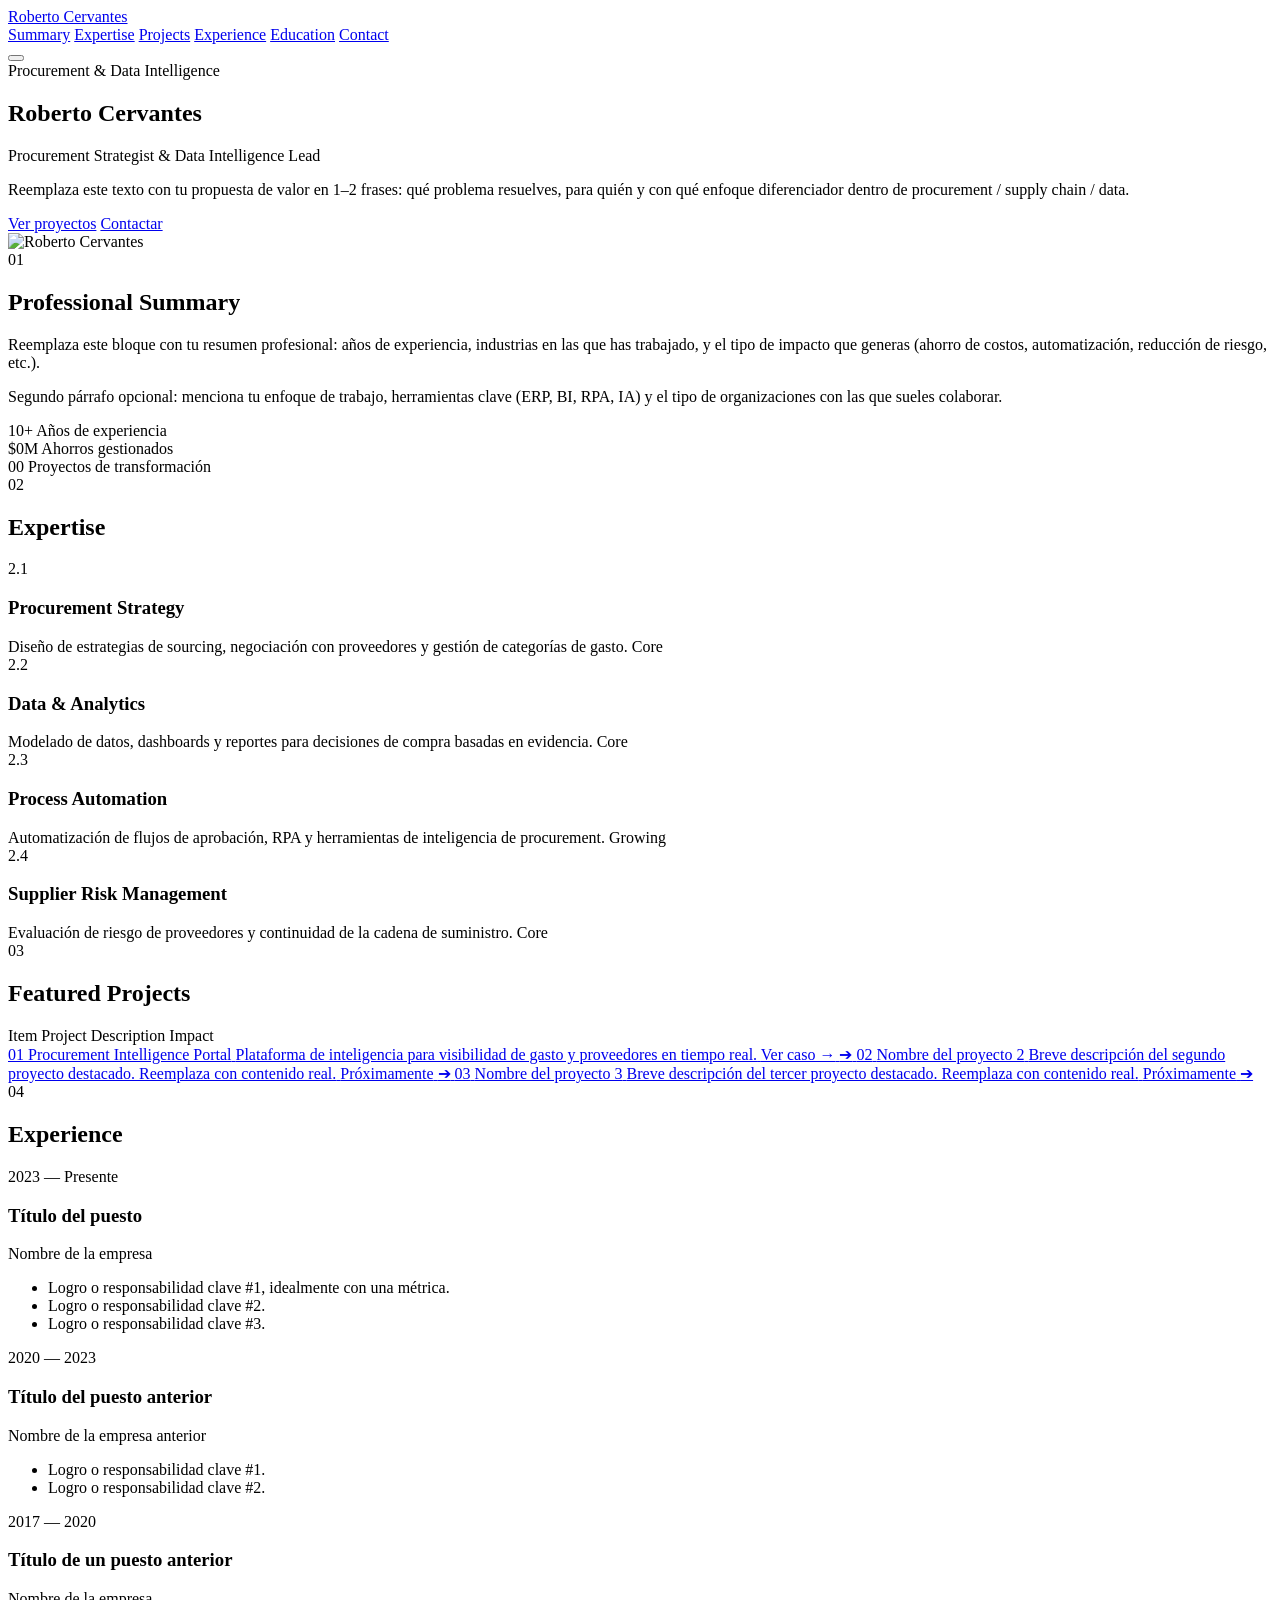
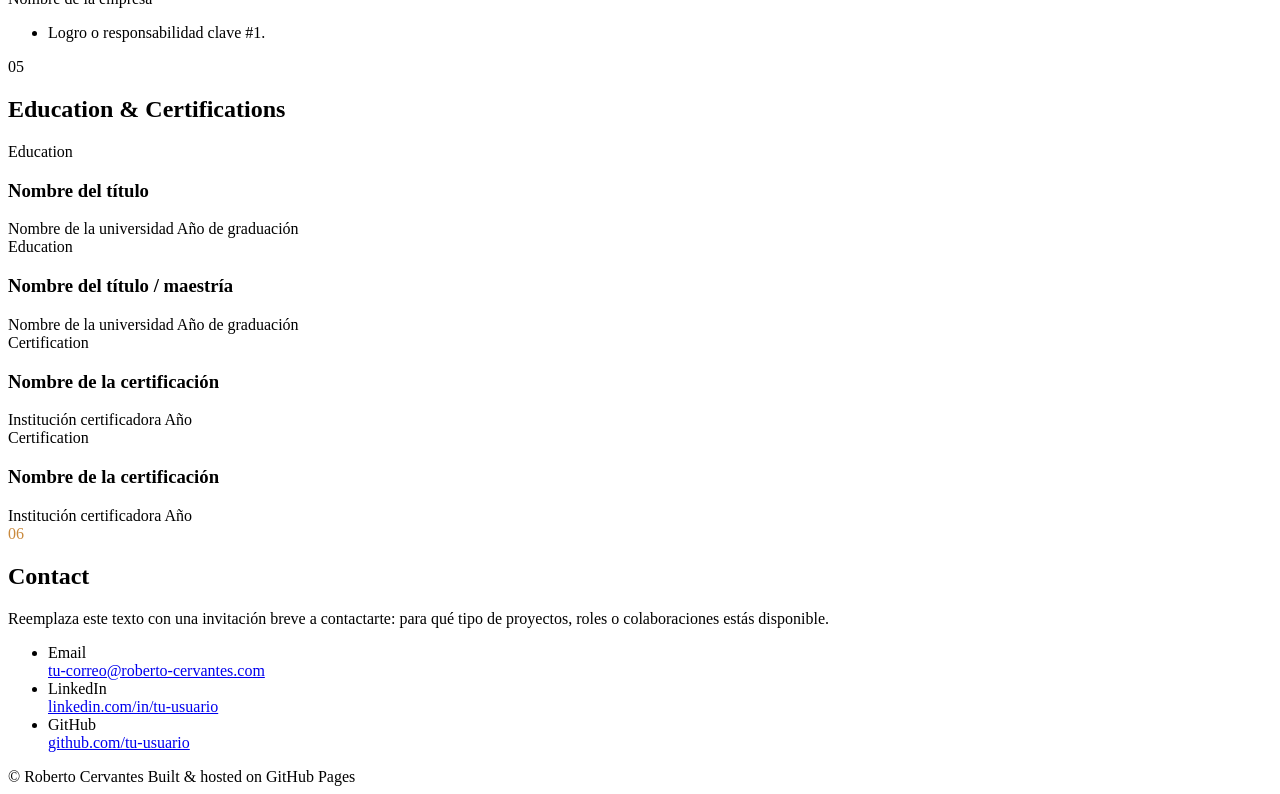
==== index.html @ 1339b05a "Add files via upload" ====
<!DOCTYPE html>
<html lang="es">
<head>
  <meta charset="UTF-8" />
  <meta name="viewport" content="width=device-width, initial-scale=1.0" />
  <title>Roberto Cervantes — Procurement &amp; Data Intelligence</title>
  <meta name="description" content="Portafolio profesional de Roberto Cervantes: procurement, inteligencia de datos y transformación de la cadena de suministro." />
  <link rel="preconnect" href="https://fonts.googleapis.com">
  <link href="https://fonts.googleapis.com/css2?family=Space+Grotesk:wght@500;600;700&family=Inter:wght@400;500;600&family=IBM+Plex+Mono:wght@400;500&display=swap" rel="stylesheet">
  <link rel="stylesheet" href="assets/styles.css" />
</head>
<body>

  <header class="site-header">
    <div class="wrap">
      <a href="index.html" class="brand">Roberto Cervantes<span></span></a>
      <nav class="main-nav" id="main-nav">
        <a href="#summary">Summary</a>
        <a href="#expertise">Expertise</a>
        <a href="#projects">Projects</a>
        <a href="#experience">Experience</a>
        <a href="#education">Education</a>
        <a href="#contact">Contact</a>
      </nav>
      <button class="nav-toggle" id="nav-toggle" aria-label="Abrir menú" aria-expanded="false">
        <span></span>
      </button>
    </div>
  </header>

  <!-- HERO -->
  <section class="hero">
    <div class="wrap">
      <div class="hero-eyebrow">
        <span class="dot"></span>
        <span class="field-label">Procurement &amp; Data Intelligence</span>
      </div>

      <div class="hero-body">
        <div>
          <h1>Roberto Cervantes</h1>
          <p class="role">Procurement Strategist &amp; Data Intelligence Lead</p>
          <p class="lede">Reemplaza este texto con tu propuesta de valor en 1–2 frases: qué problema resuelves, para quién y con qué enfoque diferenciador dentro de procurement / supply chain / data.</p>
          <div class="hero-cta">
            <a href="#projects" class="btn btn-primary">Ver proyectos</a>
            <a href="#contact" class="btn btn-ghost">Contactar</a>
          </div>
        </div>

        <div class="hero-photo-wrap">
          <span class="hero-photo-tick top"></span>
          <span class="hero-photo-tick bottom"></span>
          <span class="hero-photo-tick left"></span>
          <span class="hero-photo-tick right"></span>
          <img src="assets/roberto-cervantes.jpg" alt="Roberto Cervantes" class="hero-photo" />
        </div>
      </div>
    </div>
  </section>

  <!-- PROFESSIONAL SUMMARY -->
  <section class="section" id="summary">
    <div class="wrap">
      <div class="section-head">
        <span class="entry-number">01</span>
        <h2>Professional Summary</h2>
      </div>
      <div class="summary-grid">
        <div>
          <p>Reemplaza este bloque con tu resumen profesional: años de experiencia, industrias en las que has trabajado, y el tipo de impacto que generas (ahorro de costos, automatización, reducción de riesgo, etc.).</p>
          <p>Segundo párrafo opcional: menciona tu enfoque de trabajo, herramientas clave (ERP, BI, RPA, IA) y el tipo de organizaciones con las que sueles colaborar.</p>
        </div>
        <div class="summary-figures">
          <div class="figure">
            <span class="num">10+</span>
            <span class="label">Años de experiencia</span>
          </div>
          <div class="figure">
            <span class="num">$0M</span>
            <span class="label">Ahorros gestionados</span>
          </div>
          <div class="figure">
            <span class="num">00</span>
            <span class="label">Proyectos de transformación</span>
          </div>
        </div>
      </div>
    </div>
  </section>

  <!-- EXPERTISE -->
  <section class="section" id="expertise">
    <div class="wrap">
      <div class="section-head">
        <span class="entry-number">02</span>
        <h2>Expertise</h2>
      </div>

      <div class="ledger-row">
        <span class="entry-number">2.1</span>
        <h3>Procurement Strategy</h3>
        <span class="desc">Diseño de estrategias de sourcing, negociación con proveedores y gestión de categorías de gasto.</span>
        <span class="tag">Core</span>
      </div>
      <div class="ledger-row">
        <span class="entry-number">2.2</span>
        <h3>Data &amp; Analytics</h3>
        <span class="desc">Modelado de datos, dashboards y reportes para decisiones de compra basadas en evidencia.</span>
        <span class="tag">Core</span>
      </div>
      <div class="ledger-row">
        <span class="entry-number">2.3</span>
        <h3>Process Automation</h3>
        <span class="desc">Automatización de flujos de aprobación, RPA y herramientas de inteligencia de procurement.</span>
        <span class="tag">Growing</span>
      </div>
      <div class="ledger-row">
        <span class="entry-number">2.4</span>
        <h3>Supplier Risk Management</h3>
        <span class="desc">Evaluación de riesgo de proveedores y continuidad de la cadena de suministro.</span>
        <span class="tag">Core</span>
      </div>
    </div>
  </section>

  <!-- FEATURED PROJECTS -->
  <section class="section" id="projects">
    <div class="wrap">
      <div class="section-head">
        <span class="entry-number">03</span>
        <h2>Featured Projects</h2>
      </div>

      <div class="po-table">
        <div class="po-table-head">
          <span>Item</span>
          <span>Project</span>
          <span>Description</span>
          <span>Impact</span>
          <span></span>
        </div>

        <a href="projects/procurement-intelligence-portal.html" class="project-row">
          <span class="entry-number">01</span>
          <span class="p-title">Procurement Intelligence Portal</span>
          <span class="p-desc">Plataforma de inteligencia para visibilidad de gasto y proveedores en tiempo real.</span>
          <span class="p-impact">Ver caso →</span>
          <span class="p-arrow">➔</span>
        </a>

        <a href="#" class="project-row">
          <span class="entry-number">02</span>
          <span class="p-title">Nombre del proyecto 2</span>
          <span class="p-desc">Breve descripción del segundo proyecto destacado. Reemplaza con contenido real.</span>
          <span class="p-impact">Próximamente</span>
          <span class="p-arrow">➔</span>
        </a>

        <a href="#" class="project-row">
          <span class="entry-number">03</span>
          <span class="p-title">Nombre del proyecto 3</span>
          <span class="p-desc">Breve descripción del tercer proyecto destacado. Reemplaza con contenido real.</span>
          <span class="p-impact">Próximamente</span>
          <span class="p-arrow">➔</span>
        </a>
      </div>
    </div>
  </section>

  <!-- EXPERIENCE -->
  <section class="section" id="experience">
    <div class="wrap">
      <div class="section-head">
        <span class="entry-number">04</span>
        <h2>Experience</h2>
      </div>

      <div class="timeline-entry">
        <span class="when">2023 — Presente</span>
        <div>
          <h3>Título del puesto</h3>
          <span class="org">Nombre de la empresa</span>
          <ul>
            <li>Logro o responsabilidad clave #1, idealmente con una métrica.</li>
            <li>Logro o responsabilidad clave #2.</li>
            <li>Logro o responsabilidad clave #3.</li>
          </ul>
        </div>
      </div>

      <div class="timeline-entry">
        <span class="when">2020 — 2023</span>
        <div>
          <h3>Título del puesto anterior</h3>
          <span class="org">Nombre de la empresa anterior</span>
          <ul>
            <li>Logro o responsabilidad clave #1.</li>
            <li>Logro o responsabilidad clave #2.</li>
          </ul>
        </div>
      </div>

      <div class="timeline-entry">
        <span class="when">2017 — 2020</span>
        <div>
          <h3>Título de un puesto anterior</h3>
          <span class="org">Nombre de la empresa</span>
          <ul>
            <li>Logro o responsabilidad clave #1.</li>
          </ul>
        </div>
      </div>
    </div>
  </section>

  <!-- EDUCATION & CERTIFICATIONS -->
  <section class="section" id="education">
    <div class="wrap">
      <div class="section-head">
        <span class="entry-number">05</span>
        <h2>Education &amp; Certifications</h2>
      </div>

      <div class="edu-grid">
        <div class="edu-card">
          <span class="field-label">Education</span>
          <h3>Nombre del título</h3>
          <span class="org">Nombre de la universidad</span>
          <span class="when">Año de graduación</span>
        </div>
        <div class="edu-card">
          <span class="field-label">Education</span>
          <h3>Nombre del título / maestría</h3>
          <span class="org">Nombre de la universidad</span>
          <span class="when">Año de graduación</span>
        </div>
        <div class="edu-card">
          <span class="field-label">Certification</span>
          <h3>Nombre de la certificación</h3>
          <span class="org">Institución certificadora</span>
          <span class="when">Año</span>
        </div>
        <div class="edu-card">
          <span class="field-label">Certification</span>
          <h3>Nombre de la certificación</h3>
          <span class="org">Institución certificadora</span>
          <span class="when">Año</span>
        </div>
      </div>
    </div>
  </section>

  <!-- CONTACT -->
  <section class="section contact-section" id="contact">
    <div class="wrap">
      <div class="contact-grid">
        <div>
          <span class="entry-number" style="color:#C98A3E;">06</span>
          <h2>Contact</h2>
          <p>Reemplaza este texto con una invitación breve a contactarte: para qué tipo de proyectos, roles o colaboraciones estás disponible.</p>
        </div>
        <ul class="contact-list">
          <li><span class="field-label">Email</span><br><a href="mailto:tu-correo@roberto-cervantes.com">tu-correo@roberto-cervantes.com</a></li>
          <li><span class="field-label">LinkedIn</span><br><a href="https://linkedin.com/in/tu-usuario" target="_blank" rel="noopener">linkedin.com/in/tu-usuario</a></li>
          <li><span class="field-label">GitHub</span><br><a href="https://github.com/tu-usuario" target="_blank" rel="noopener">github.com/tu-usuario</a></li>
        </ul>
      </div>
    </div>
  </section>

  <footer class="site-footer">
    <div class="wrap">
      <span>© <span id="year"></span> Roberto Cervantes</span>
      <span>Built &amp; hosted on GitHub Pages</span>
    </div>
  </footer>

  <script src="assets/script.js"></script>
</body>
</html>
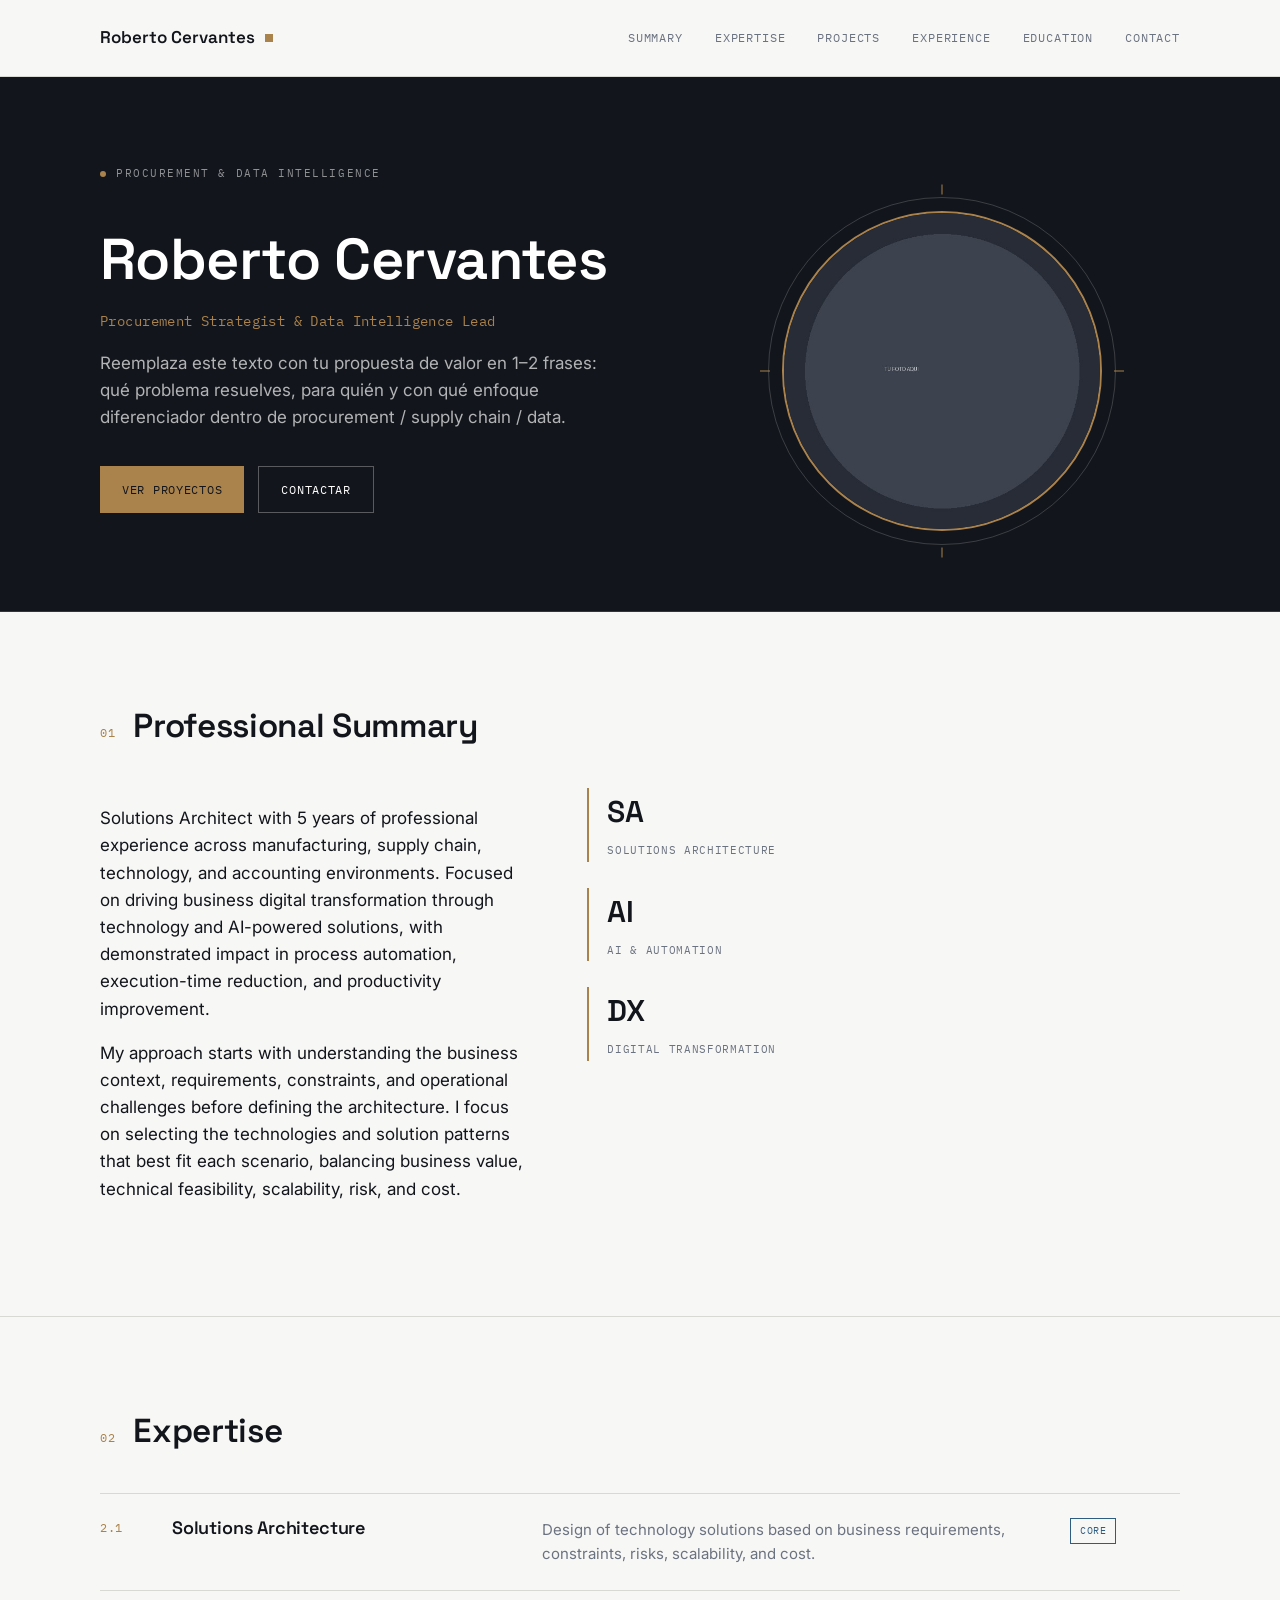
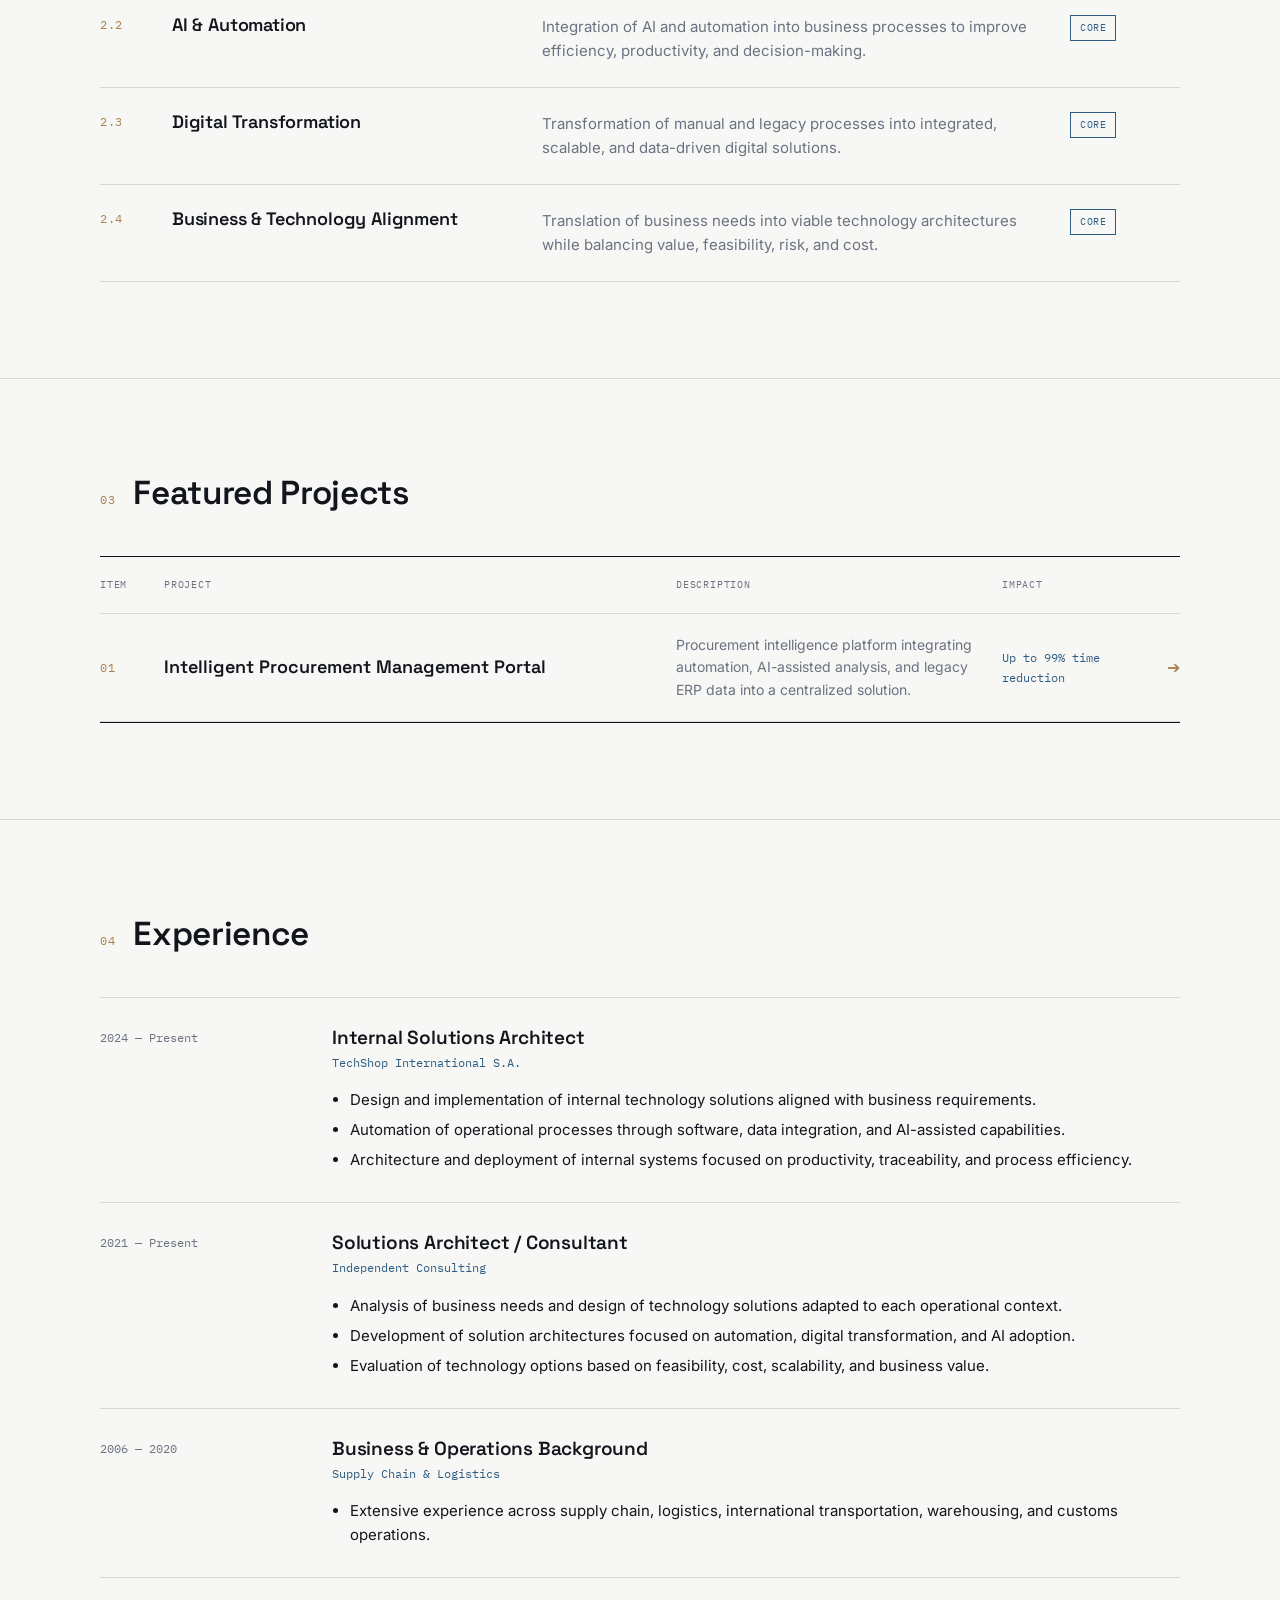
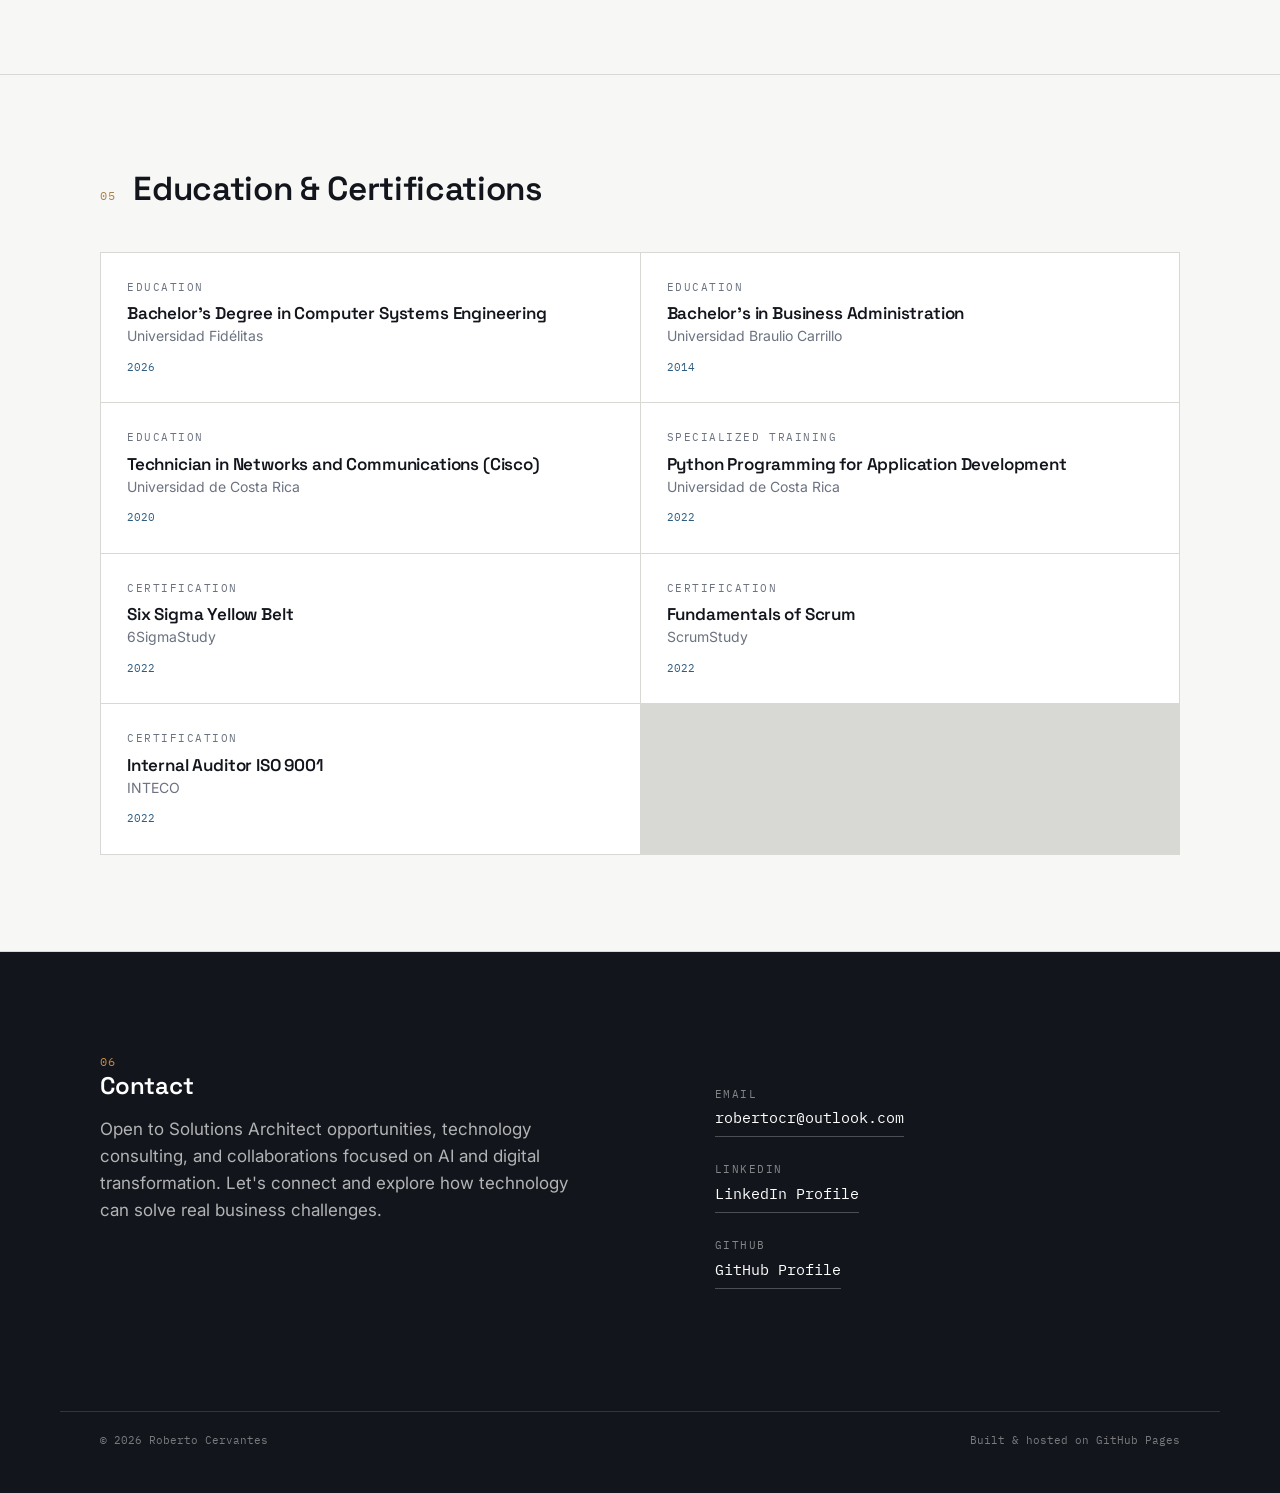
==== commit 749d3b87: "Update index.html" ====
--- a/index.html
+++ b/index.html
@@ -67,23 +67,23 @@
       </div>
       <div class="summary-grid">
         <div>
-          <p>Reemplaza este bloque con tu resumen profesional: años de experiencia, industrias en las que has trabajado, y el tipo de impacto que generas (ahorro de costos, automatización, reducción de riesgo, etc.).</p>
-          <p>Segundo párrafo opcional: menciona tu enfoque de trabajo, herramientas clave (ERP, BI, RPA, IA) y el tipo de organizaciones con las que sueles colaborar.</p>
+          <p>Solutions Architect with 5 years of professional experience across manufacturing, supply chain, technology, and accounting environments. Focused on driving business digital transformation through technology and AI-powered solutions, with demonstrated impact in process automation, execution-time reduction, and productivity improvement.</p>
+          <p>My approach starts with understanding the business context, requirements, constraints, and operational challenges before defining the architecture. I focus on selecting the technologies and solution patterns that best fit each scenario, balancing business value, technical feasibility, scalability, risk, and cost.</p>
         </div>
         <div class="summary-figures">
-          <div class="figure">
-            <span class="num">10+</span>
-            <span class="label">Años de experiencia</span>
-          </div>
-          <div class="figure">
-            <span class="num">$0M</span>
-            <span class="label">Ahorros gestionados</span>
-          </div>
-          <div class="figure">
-            <span class="num">00</span>
-            <span class="label">Proyectos de transformación</span>
-          </div>
-        </div>
+        <div class="figure">
+          <span class="num">SA</span>
+          <span class="label">Solutions Architecture</span>
+        </div>
+        <div class="figure">
+          <span class="num">AI</span>
+          <span class="label">AI &amp; Automation</span>
+        </div>
+        <div class="figure">
+          <span class="num">DX</span>
+          <span class="label">Digital Transformation</span>
+        </div>
+      </div>
       </div>
     </div>
   </section>
@@ -95,31 +95,33 @@
         <span class="entry-number">02</span>
         <h2>Expertise</h2>
       </div>
-
       <div class="ledger-row">
-        <span class="entry-number">2.1</span>
-        <h3>Procurement Strategy</h3>
-        <span class="desc">Diseño de estrategias de sourcing, negociación con proveedores y gestión de categorías de gasto.</span>
-        <span class="tag">Core</span>
-      </div>
-      <div class="ledger-row">
-        <span class="entry-number">2.2</span>
-        <h3>Data &amp; Analytics</h3>
-        <span class="desc">Modelado de datos, dashboards y reportes para decisiones de compra basadas en evidencia.</span>
-        <span class="tag">Core</span>
-      </div>
-      <div class="ledger-row">
-        <span class="entry-number">2.3</span>
-        <h3>Process Automation</h3>
-        <span class="desc">Automatización de flujos de aprobación, RPA y herramientas de inteligencia de procurement.</span>
-        <span class="tag">Growing</span>
-      </div>
-      <div class="ledger-row">
-        <span class="entry-number">2.4</span>
-        <h3>Supplier Risk Management</h3>
-        <span class="desc">Evaluación de riesgo de proveedores y continuidad de la cadena de suministro.</span>
-        <span class="tag">Core</span>
-      </div>
+      <span class="entry-number">2.1</span>
+      <h3>Solutions Architecture</h3>
+      <span class="desc">Design of technology solutions based on business requirements, constraints, risks, scalability, and cost.</span>
+      <span class="tag">Core</span>
+    </div>
+    
+    <div class="ledger-row">
+      <span class="entry-number">2.2</span>
+      <h3>AI &amp; Automation</h3>
+      <span class="desc">Integration of AI and automation into business processes to improve efficiency, productivity, and decision-making.</span>
+      <span class="tag">Core</span>
+    </div>
+    
+    <div class="ledger-row">
+      <span class="entry-number">2.3</span>
+      <h3>Digital Transformation</h3>
+      <span class="desc">Transformation of manual and legacy processes into integrated, scalable, and data-driven digital solutions.</span>
+      <span class="tag">Core</span>
+    </div>
+    
+    <div class="ledger-row">
+      <span class="entry-number">2.4</span>
+      <h3>Business &amp; Technology Alignment</h3>
+      <span class="desc">Translation of business needs into viable technology architectures while balancing value, feasibility, risk, and cost.</span>
+      <span class="tag">Core</span>
+    </div>
     </div>
   </section>
 
@@ -132,38 +134,24 @@
       </div>
 
       <div class="po-table">
-        <div class="po-table-head">
-          <span>Item</span>
-          <span>Project</span>
-          <span>Description</span>
-          <span>Impact</span>
-          <span></span>
-        </div>
-
-        <a href="projects/procurement-intelligence-portal.html" class="project-row">
-          <span class="entry-number">01</span>
-          <span class="p-title">Procurement Intelligence Portal</span>
-          <span class="p-desc">Plataforma de inteligencia para visibilidad de gasto y proveedores en tiempo real.</span>
-          <span class="p-impact">Ver caso →</span>
-          <span class="p-arrow">➔</span>
-        </a>
-
-        <a href="#" class="project-row">
-          <span class="entry-number">02</span>
-          <span class="p-title">Nombre del proyecto 2</span>
-          <span class="p-desc">Breve descripción del segundo proyecto destacado. Reemplaza con contenido real.</span>
-          <span class="p-impact">Próximamente</span>
-          <span class="p-arrow">➔</span>
-        </a>
-
-        <a href="#" class="project-row">
-          <span class="entry-number">03</span>
-          <span class="p-title">Nombre del proyecto 3</span>
-          <span class="p-desc">Breve descripción del tercer proyecto destacado. Reemplaza con contenido real.</span>
-          <span class="p-impact">Próximamente</span>
-          <span class="p-arrow">➔</span>
-        </a>
-      </div>
+      <div class="po-table-head">
+        <span>Item</span>
+        <span>Project</span>
+        <span>Description</span>
+        <span>Impact</span>
+        <span></span>
+      </div>
+    
+      <a href="projects/procurement-intelligence-portal.html" class="project-row">
+        <span class="entry-number">01</span>
+        <span class="p-title">Intelligent Procurement Management Portal</span>
+        <span class="p-desc">
+          Procurement intelligence platform integrating automation, AI-assisted analysis, and legacy ERP data into a centralized solution.
+        </span>
+        <span class="p-impact">Up to 99% time reduction</span>
+        <span class="p-arrow">➔</span>
+      </a>
+    </div>
     </div>
   </section>
 
@@ -176,40 +164,42 @@
       </div>
 
       <div class="timeline-entry">
-        <span class="when">2023 — Presente</span>
-        <div>
-          <h3>Título del puesto</h3>
-          <span class="org">Nombre de la empresa</span>
-          <ul>
-            <li>Logro o responsabilidad clave #1, idealmente con una métrica.</li>
-            <li>Logro o responsabilidad clave #2.</li>
-            <li>Logro o responsabilidad clave #3.</li>
-          </ul>
-        </div>
-      </div>
-
-      <div class="timeline-entry">
-        <span class="when">2020 — 2023</span>
-        <div>
-          <h3>Título del puesto anterior</h3>
-          <span class="org">Nombre de la empresa anterior</span>
-          <ul>
-            <li>Logro o responsabilidad clave #1.</li>
-            <li>Logro o responsabilidad clave #2.</li>
-          </ul>
-        </div>
-      </div>
-
-      <div class="timeline-entry">
-        <span class="when">2017 — 2020</span>
-        <div>
-          <h3>Título de un puesto anterior</h3>
-          <span class="org">Nombre de la empresa</span>
-          <ul>
-            <li>Logro o responsabilidad clave #1.</li>
-          </ul>
-        </div>
-      </div>
+      <span class="when">2024 — Present</span>
+      <div>
+        <h3>Internal Solutions Architect</h3>
+        <span class="org">TechShop International S.A.</span>
+        <ul>
+          <li>Design and implementation of internal technology solutions aligned with business requirements.</li>
+          <li>Automation of operational processes through software, data integration, and AI-assisted capabilities.</li>
+          <li>Architecture and deployment of internal systems focused on productivity, traceability, and process efficiency.</li>
+        </ul>
+      </div>
+    </div>
+    
+    <div class="timeline-entry">
+      <span class="when">2021 — Present</span>
+      <div>
+        <h3>Solutions Architect / Consultant</h3>
+        <span class="org">Independent Consulting</span>
+        <ul>
+          <li>Analysis of business needs and design of technology solutions adapted to each operational context.</li>
+          <li>Development of solution architectures focused on automation, digital transformation, and AI adoption.</li>
+          <li>Evaluation of technology options based on feasibility, cost, scalability, and business value.</li>
+        </ul>
+      </div>
+    </div>
+    
+    <div class="timeline-entry">
+      <span class="when">2006 — 2020</span>
+      <div>
+        <h3>Business &amp; Operations Background</h3>
+        <span class="org">Supply Chain &amp; Logistics</span>
+        <ul>
+          <li>Extensive experience across supply chain, logistics, international transportation, warehousing, and customs operations.</li>
+        </ul>
+      </div>
+    </div>
+      
     </div>
   </section>
 
@@ -222,51 +212,92 @@
       </div>
 
       <div class="edu-grid">
-        <div class="edu-card">
-          <span class="field-label">Education</span>
-          <h3>Nombre del título</h3>
-          <span class="org">Nombre de la universidad</span>
-          <span class="when">Año de graduación</span>
-        </div>
-        <div class="edu-card">
-          <span class="field-label">Education</span>
-          <h3>Nombre del título / maestría</h3>
-          <span class="org">Nombre de la universidad</span>
-          <span class="when">Año de graduación</span>
-        </div>
-        <div class="edu-card">
-          <span class="field-label">Certification</span>
-          <h3>Nombre de la certificación</h3>
-          <span class="org">Institución certificadora</span>
-          <span class="when">Año</span>
-        </div>
-        <div class="edu-card">
-          <span class="field-label">Certification</span>
-          <h3>Nombre de la certificación</h3>
-          <span class="org">Institución certificadora</span>
-          <span class="when">Año</span>
-        </div>
-      </div>
+      <div class="edu-card">
+        <span class="field-label">Education</span>
+        <h3>Bachelor’s Degree in Computer Systems Engineering</h3>
+        <span class="org">Universidad Fidélitas</span>
+        <span class="when">2026</span>
+      </div>
+    
+      <div class="edu-card">
+        <span class="field-label">Education</span>
+        <h3>Bachelor’s in Business Administration</h3>
+        <span class="org">Universidad Braulio Carrillo</span>
+        <span class="when">2014</span>
+      </div>
+    
+      <div class="edu-card">
+        <span class="field-label">Education</span>
+        <h3>Technician in Networks and Communications (Cisco)</h3>
+        <span class="org">Universidad de Costa Rica</span>
+        <span class="when">2020</span>
+      </div>
+    
+      <div class="edu-card">
+        <span class="field-label">Specialized Training</span>
+        <h3>Python Programming for Application Development</h3>
+        <span class="org">Universidad de Costa Rica</span>
+        <span class="when">2022</span>
+      </div>
+    
+      <div class="edu-card">
+        <span class="field-label">Certification</span>
+        <h3>Six Sigma Yellow Belt</h3>
+        <span class="org">6SigmaStudy</span>
+        <span class="when">2022</span>
+      </div>
+    
+      <div class="edu-card">
+        <span class="field-label">Certification</span>
+        <h3>Fundamentals of Scrum</h3>
+        <span class="org">ScrumStudy</span>
+        <span class="when">2022</span>
+      </div>
+    
+      <div class="edu-card">
+        <span class="field-label">Certification</span>
+        <h3>Internal Auditor ISO 9001</h3>
+        <span class="org">INTECO</span>
+        <span class="when">2022</span>
+      </div>
+    </div>
+      
     </div>
   </section>
 
   <!-- CONTACT -->
   <section class="section contact-section" id="contact">
-    <div class="wrap">
-      <div class="contact-grid">
-        <div>
-          <span class="entry-number" style="color:#C98A3E;">06</span>
-          <h2>Contact</h2>
-          <p>Reemplaza este texto con una invitación breve a contactarte: para qué tipo de proyectos, roles o colaboraciones estás disponible.</p>
-        </div>
-        <ul class="contact-list">
-          <li><span class="field-label">Email</span><br><a href="mailto:tu-correo@roberto-cervantes.com">tu-correo@roberto-cervantes.com</a></li>
-          <li><span class="field-label">LinkedIn</span><br><a href="https://linkedin.com/in/tu-usuario" target="_blank" rel="noopener">linkedin.com/in/tu-usuario</a></li>
-          <li><span class="field-label">GitHub</span><br><a href="https://github.com/tu-usuario" target="_blank" rel="noopener">github.com/tu-usuario</a></li>
-        </ul>
-      </div>
-    </div>
-  </section>
+  <div class="wrap">
+    <div class="contact-grid">
+      <div>
+        <span class="entry-number" style="color:#C98A3E;">06</span>
+        <h2>Contact</h2>
+        <p>
+          Open to Solutions Architect opportunities, technology consulting,
+          and collaborations focused on AI and digital transformation.
+          Let's connect and explore how technology can solve real business challenges.
+        </p>
+      </div>
+
+      <ul class="contact-list">
+        <li>
+          <span class="field-label">Email</span><br>
+          <a href="mailto:robertocr@outlook.com">robertocr@outlook.com</a>
+        </li>
+
+        <li>
+          <span class="field-label">LinkedIn</span><br>
+          <a href="https://www.linkedin.com/in/robertocervantesc" target="_blank" rel="noopener">LinkedIn Profile</a>
+        </li>
+
+        <li>
+          <span class="field-label">GitHub</span><br>
+          <a href="https://github.com/robertocerv" target="_blank" rel="noopener">GitHub Profile</a>
+        </li>
+      </ul>
+    </div>
+  </div>
+</section>
 
   <footer class="site-footer">
     <div class="wrap">
--- a/assets/styles.css
+++ b/assets/styles.css
@@ -0,0 +1,444 @@
+/* ==========================================================================
+   Roberto Cervantes — Portfolio
+   Sistema de diseño: "Systems Architecture" — inspirado en planos técnicos
+   y diagramas de arquitectura de sistemas / redes de suministro.
+   ========================================================================== */
+
+:root {
+  /* Color */
+  --ink: #12151C;          /* carbón — fondo oscuro / texto principal */
+  --paper: #F7F7F5;        /* fondo claro, blanco roto */
+  --paper-2: #EEEEEB;      /* fondo claro secundario */
+  --steel: #2F5D82;        /* azul acero — acento primario */
+  --bronze: #A9824C;       /* bronce técnico — acento secundario / firma */
+  --slate: #6B7280;        /* texto secundario */
+  --line: #D8D9D4;         /* líneas divisorias sobre fondo claro */
+  --line-dark: rgba(247,247,245,0.14); /* líneas sobre fondo oscuro */
+  --white: #FFFFFF;
+
+  /* Tipografía */
+  --font-display: "Space Grotesk", "Inter", sans-serif;
+  --font-body: "Inter", -apple-system, BlinkMacSystemFont, sans-serif;
+  --font-mono: "IBM Plex Mono", "SFMono-Regular", Menlo, monospace;
+
+  --max-width: 1160px;
+}
+
+* { box-sizing: border-box; }
+html { scroll-behavior: smooth; }
+
+body {
+  margin: 0;
+  background: var(--paper);
+  color: var(--ink);
+  font-family: var(--font-body);
+  font-size: 16px;
+  line-height: 1.6;
+  -webkit-font-smoothing: antialiased;
+}
+
+h1, h2, h3 {
+  font-family: var(--font-display);
+  font-weight: 600;
+  line-height: 1.1;
+  margin: 0;
+  letter-spacing: -0.01em;
+}
+
+a { color: inherit; }
+img { max-width: 100%; display: block; }
+
+.wrap {
+  max-width: var(--max-width);
+  margin: 0 auto;
+  padding: 0 40px;
+}
+
+.field-label {
+  font-family: var(--font-mono);
+  font-size: 11px;
+  letter-spacing: 0.14em;
+  text-transform: uppercase;
+  color: var(--slate);
+}
+
+.entry-number {
+  font-family: var(--font-mono);
+  font-size: 12px;
+  color: var(--bronze);
+  letter-spacing: 0.05em;
+}
+
+/* --- Header --- */
+.site-header {
+  position: sticky;
+  top: 0;
+  z-index: 50;
+  background: rgba(247,247,245,0.92);
+  backdrop-filter: blur(6px);
+  border-bottom: 1px solid var(--line);
+}
+
+.site-header .wrap {
+  display: flex;
+  align-items: center;
+  justify-content: space-between;
+  height: 76px;
+}
+
+.brand {
+  font-family: var(--font-display);
+  font-size: 17px;
+  font-weight: 600;
+  text-decoration: none;
+  color: var(--ink);
+  display: flex;
+  align-items: center;
+  gap: 10px;
+}
+.brand span {
+  width: 8px; height: 8px;
+  background: var(--bronze);
+  display: inline-block;
+}
+
+nav.main-nav { display: flex; gap: 32px; }
+
+nav.main-nav a {
+  text-decoration: none;
+  font-family: var(--font-mono);
+  font-size: 12px;
+  letter-spacing: 0.07em;
+  text-transform: uppercase;
+  color: var(--slate);
+  padding: 6px 0;
+  border-bottom: 1px solid transparent;
+  transition: color .15s ease, border-color .15s ease;
+}
+nav.main-nav a:hover, nav.main-nav a.active {
+  color: var(--ink);
+  border-bottom-color: var(--bronze);
+}
+
+.nav-toggle {
+  display: none;
+  background: none;
+  border: 1px solid var(--line);
+  border-radius: 0;
+  width: 40px; height: 40px;
+  cursor: pointer;
+}
+.nav-toggle span, .nav-toggle span::before, .nav-toggle span::after {
+  content: ""; display: block; width: 18px; height: 1.5px;
+  background: var(--ink); margin: 0 auto; position: relative;
+}
+.nav-toggle span::before { top: -6px; }
+.nav-toggle span::after { top: 4px; }
+
+/* --- HERO --- */
+.hero {
+  background: var(--ink);
+  color: var(--white);
+  position: relative;
+  overflow: hidden;
+  border-bottom: 1px solid var(--line-dark);
+}
+
+.hero .wrap {
+  padding-top: 88px;
+  padding-bottom: 80px;
+  position: relative;
+  z-index: 2;
+}
+
+.hero-eyebrow {
+  display: flex;
+  align-items: center;
+  gap: 10px;
+  margin-bottom: 28px;
+}
+.hero-eyebrow .dot {
+  width: 6px; height: 6px; background: var(--bronze); border-radius: 50%;
+}
+.hero-eyebrow span.field-label { color: rgba(247,247,245,0.55); }
+
+.hero-body {
+  display: grid;
+  grid-template-columns: 1.15fr 1fr;
+  gap: 56px;
+  align-items: center;
+}
+
+.hero-body h1 {
+  font-size: clamp(2.4rem, 4.6vw, 3.6rem);
+  color: var(--white);
+}
+.hero-body .role {
+  font-family: var(--font-mono);
+  font-size: 14px;
+  color: var(--bronze);
+  margin-top: 18px;
+  letter-spacing: 0.03em;
+}
+.hero-body p.lede {
+  color: rgba(247,247,245,0.7);
+  font-size: 17px;
+  max-width: 48ch;
+  margin-top: 18px;
+}
+
+.hero-diagram {
+  width: 100%;
+  aspect-ratio: 1 / 0.85;
+}
+
+.hero-photo-wrap {
+  position: relative;
+  width: min(100%, 320px);
+  aspect-ratio: 1 / 1;
+  margin: 0 auto;
+}
+.hero-photo-wrap::before {
+  content: "";
+  position: absolute;
+  inset: -14px;
+  border: 1px solid rgba(247,247,245,0.18);
+  border-radius: 50%;
+}
+.hero-photo {
+  width: 100%;
+  height: 100%;
+  border-radius: 50%;
+  object-fit: cover;
+  border: 2px solid var(--bronze);
+  display: block;
+}
+.hero-photo-tick {
+  position: absolute;
+  width: 10px;
+  height: 1px;
+  background: var(--bronze);
+}
+.hero-photo-tick.top { top: -22px; left: 50%; transform: translateX(-50%) rotate(90deg); }
+.hero-photo-tick.bottom { bottom: -22px; left: 50%; transform: translateX(-50%) rotate(90deg); }
+.hero-photo-tick.left { left: -22px; top: 50%; transform: translateY(-50%); }
+.hero-photo-tick.right { right: -22px; top: 50%; transform: translateY(-50%); }
+
+.hero-cta { margin-top: 34px; display: flex; gap: 14px; }
+
+.btn {
+  display: inline-flex;
+  align-items: center;
+  gap: 8px;
+  font-family: var(--font-mono);
+  font-size: 12px;
+  letter-spacing: 0.06em;
+  text-transform: uppercase;
+  text-decoration: none;
+  padding: 13px 22px;
+  border-radius: 0;
+  transition: transform .15s ease, background .15s ease, color .15s ease, border-color .15s ease;
+}
+.btn-primary { background: var(--bronze); color: var(--ink); }
+.btn-primary:hover { transform: translateY(-1px); }
+.btn-ghost { border: 1px solid rgba(247,247,245,0.3); color: var(--white); }
+.btn-ghost:hover { border-color: var(--white); }
+
+/* --- Section shell --- */
+.section { padding: 96px 0; border-bottom: 1px solid var(--line); }
+
+.section-head {
+  display: flex;
+  align-items: baseline;
+  gap: 18px;
+  margin-bottom: 44px;
+}
+.section-head h2 { font-size: clamp(1.6rem, 2.6vw, 2.1rem); }
+
+/* --- Professional Summary --- */
+.summary-grid { display: grid; grid-template-columns: 1fr 1.4fr; gap: 64px; }
+.summary-grid p { font-size: 17px; color: var(--ink); }
+.summary-grid p + p { margin-top: 16px; }
+
+.summary-figures { display: grid; gap: 26px; align-content: start; }
+.figure { border-left: 2px solid var(--bronze); padding-left: 18px; }
+.figure .num { font-family: var(--font-display); font-size: 30px; font-weight: 600; color: var(--ink); display: block; }
+.figure .label { font-family: var(--font-mono); font-size: 11px; color: var(--slate); text-transform: uppercase; letter-spacing: 0.06em; }
+
+/* --- Expertise --- */
+.ledger-row {
+  display: grid;
+  grid-template-columns: 48px 1.1fr 1.6fr 110px;
+  gap: 24px;
+  align-items: start;
+  padding: 24px 0;
+  border-top: 1px solid var(--line);
+}
+.ledger-row:last-child { border-bottom: 1px solid var(--line); }
+.ledger-row h3 { font-size: 18px; }
+.ledger-row .desc { color: var(--slate); font-size: 15px; }
+
+.tag {
+  font-family: var(--font-mono);
+  font-size: 10px;
+  text-transform: uppercase;
+  letter-spacing: 0.06em;
+  color: var(--steel);
+  border: 1px solid var(--steel);
+  border-radius: 0;
+  padding: 4px 9px;
+  justify-self: start;
+  white-space: nowrap;
+}
+
+/* --- Featured Projects --- */
+.po-table { width: 100%; border-top: 1px solid var(--ink); border-bottom: 1px solid var(--ink); }
+.po-table-head, .project-row {
+  display: grid;
+  grid-template-columns: 48px 1.6fr 1fr 130px 32px;
+  gap: 16px;
+  align-items: center;
+  padding: 20px 0;
+}
+.po-table-head {
+  font-family: var(--font-mono);
+  font-size: 10px;
+  text-transform: uppercase;
+  letter-spacing: 0.08em;
+  color: var(--slate);
+  border-bottom: 1px solid var(--line);
+}
+.project-row {
+  border-bottom: 1px solid var(--line);
+  text-decoration: none;
+  color: var(--ink);
+  transition: background .15s ease;
+}
+.project-row:hover { background: var(--paper-2); }
+.project-row .p-title { font-family: var(--font-display); font-size: 18px; font-weight: 600; }
+.project-row .p-desc { color: var(--slate); font-size: 14px; }
+.project-row .p-impact { font-family: var(--font-mono); font-size: 12px; color: var(--steel); }
+.project-row .p-arrow { font-family: var(--font-mono); text-align: right; color: var(--bronze); }
+
+/* --- Experience --- */
+.timeline-entry {
+  display: grid;
+  grid-template-columns: 200px 1fr;
+  gap: 32px;
+  padding: 30px 0;
+  border-top: 1px solid var(--line);
+}
+.timeline-entry:last-child { border-bottom: 1px solid var(--line); }
+.timeline-entry .when { font-family: var(--font-mono); font-size: 12px; color: var(--slate); }
+.timeline-entry h3 { font-size: 19px; }
+.timeline-entry .org { font-family: var(--font-mono); font-size: 12px; color: var(--steel); margin-top: 4px; }
+.timeline-entry ul { margin: 14px 0 0; padding-left: 18px; color: var(--ink); font-size: 15px; }
+.timeline-entry li + li { margin-top: 6px; }
+
+/* --- Education & Certifications --- */
+.edu-grid { display: grid; grid-template-columns: repeat(2, 1fr); gap: 1px; background: var(--line); border: 1px solid var(--line); }
+.edu-card { padding: 26px; background: var(--white); }
+.edu-card .field-label { margin-bottom: 8px; display: block; }
+.edu-card h3 { font-size: 17px; }
+.edu-card .org { color: var(--slate); font-size: 14px; margin-top: 4px; }
+.edu-card .when { font-family: var(--font-mono); font-size: 11px; color: var(--steel); margin-top: 10px; display: block; }
+
+/* --- Contact --- */
+.contact-section { background: var(--ink); color: var(--white); border-bottom: none; }
+.contact-section .field-label { color: rgba(247,247,245,0.5); }
+.contact-grid { display: grid; grid-template-columns: 1.2fr 1fr; gap: 56px; align-items: start; }
+.contact-grid h2 { color: var(--white); }
+.contact-grid p { color: rgba(247,247,245,0.7); font-size: 17px; max-width: 44ch; margin-top: 16px; }
+.contact-list { list-style: none; padding: 0; margin: 32px 0 0; display: grid; gap: 18px; }
+.contact-list a {
+  text-decoration: none;
+  font-family: var(--font-mono);
+  font-size: 15px;
+  color: var(--white);
+  border-bottom: 1px solid rgba(247,247,245,0.25);
+  padding-bottom: 6px;
+  display: inline-block;
+  transition: border-color .15s ease, color .15s ease;
+}
+.contact-list a:hover { border-color: var(--bronze); color: var(--bronze); }
+
+/* --- Footer --- */
+footer.site-footer {
+  background: var(--ink);
+  color: rgba(247,247,245,0.45);
+  font-family: var(--font-mono);
+  font-size: 11px;
+  padding: 26px 0 44px;
+}
+footer.site-footer .wrap {
+  display: flex; justify-content: space-between;
+  border-top: 1px solid var(--line-dark);
+  padding-top: 20px;
+}
+
+/* --- Case study --- */
+.case-hero { background: var(--ink); color: var(--white); }
+.case-meta-grid {
+  display: grid; grid-template-columns: repeat(4, 1fr); gap: 24px;
+  margin-top: 44px; border-top: 1px solid var(--line-dark); padding-top: 24px;
+}
+.case-meta-grid .field-value { color: var(--white); font-family: var(--font-mono); font-size: 13px; margin-top: 6px; display:block; }
+.case-section h2 { margin-bottom: 20px; }
+.case-section p { font-size: 17px; margin-bottom: 14px; }
+.case-two-col { display: grid; grid-template-columns: 1fr 1fr; gap: 48px; }
+.case-callout {
+  background: var(--paper-2);
+  border-left: 3px solid var(--bronze);
+  padding: 20px 24px;
+  font-family: var(--font-mono);
+  font-size: 14px;
+  color: var(--ink);
+  margin: 24px 0;
+}
+.case-metrics { display: grid; grid-template-columns: repeat(3, 1fr); gap: 24px; margin-top: 8px; }
+.back-link {
+  font-family: var(--font-mono);
+  font-size: 12px;
+  text-transform: uppercase;
+  letter-spacing: 0.06em;
+  color: var(--bronze);
+  text-decoration: none;
+  display: inline-block;
+  margin-bottom: 28px;
+}
+
+.status-pill {
+  font-family: var(--font-mono);
+  font-size: 11px;
+  letter-spacing: 0.08em;
+  text-transform: uppercase;
+  border: 1px solid var(--bronze);
+  color: var(--bronze);
+  padding: 7px 16px;
+  white-space: nowrap;
+}
+
+/* --- Responsive --- */
+@media (max-width: 900px) {
+  .hero-body, .summary-grid, .contact-grid, .case-two-col { grid-template-columns: 1fr; }
+  .hero-diagram { max-width: 320px; margin: 0 auto; }
+  .edu-grid { grid-template-columns: 1fr; }
+  .case-meta-grid { grid-template-columns: repeat(2, 1fr); }
+  .ledger-row { grid-template-columns: 32px 1fr; }
+  .ledger-row .tag { grid-column: 2; justify-self: start; }
+  .po-table-head { display: none; }
+  .project-row { grid-template-columns: 1fr; gap: 6px; padding: 20px 0; }
+  .project-row .p-arrow { display: none; }
+  nav.main-nav { display: none; }
+  .nav-toggle { display: block; }
+}
+
+@media (prefers-reduced-motion: reduce) {
+  html { scroll-behavior: auto; }
+  * { transition: none !important; animation: none !important; }
+}
+
+a:focus-visible, button:focus-visible {
+  outline: 2px solid var(--bronze);
+  outline-offset: 2px;
+}
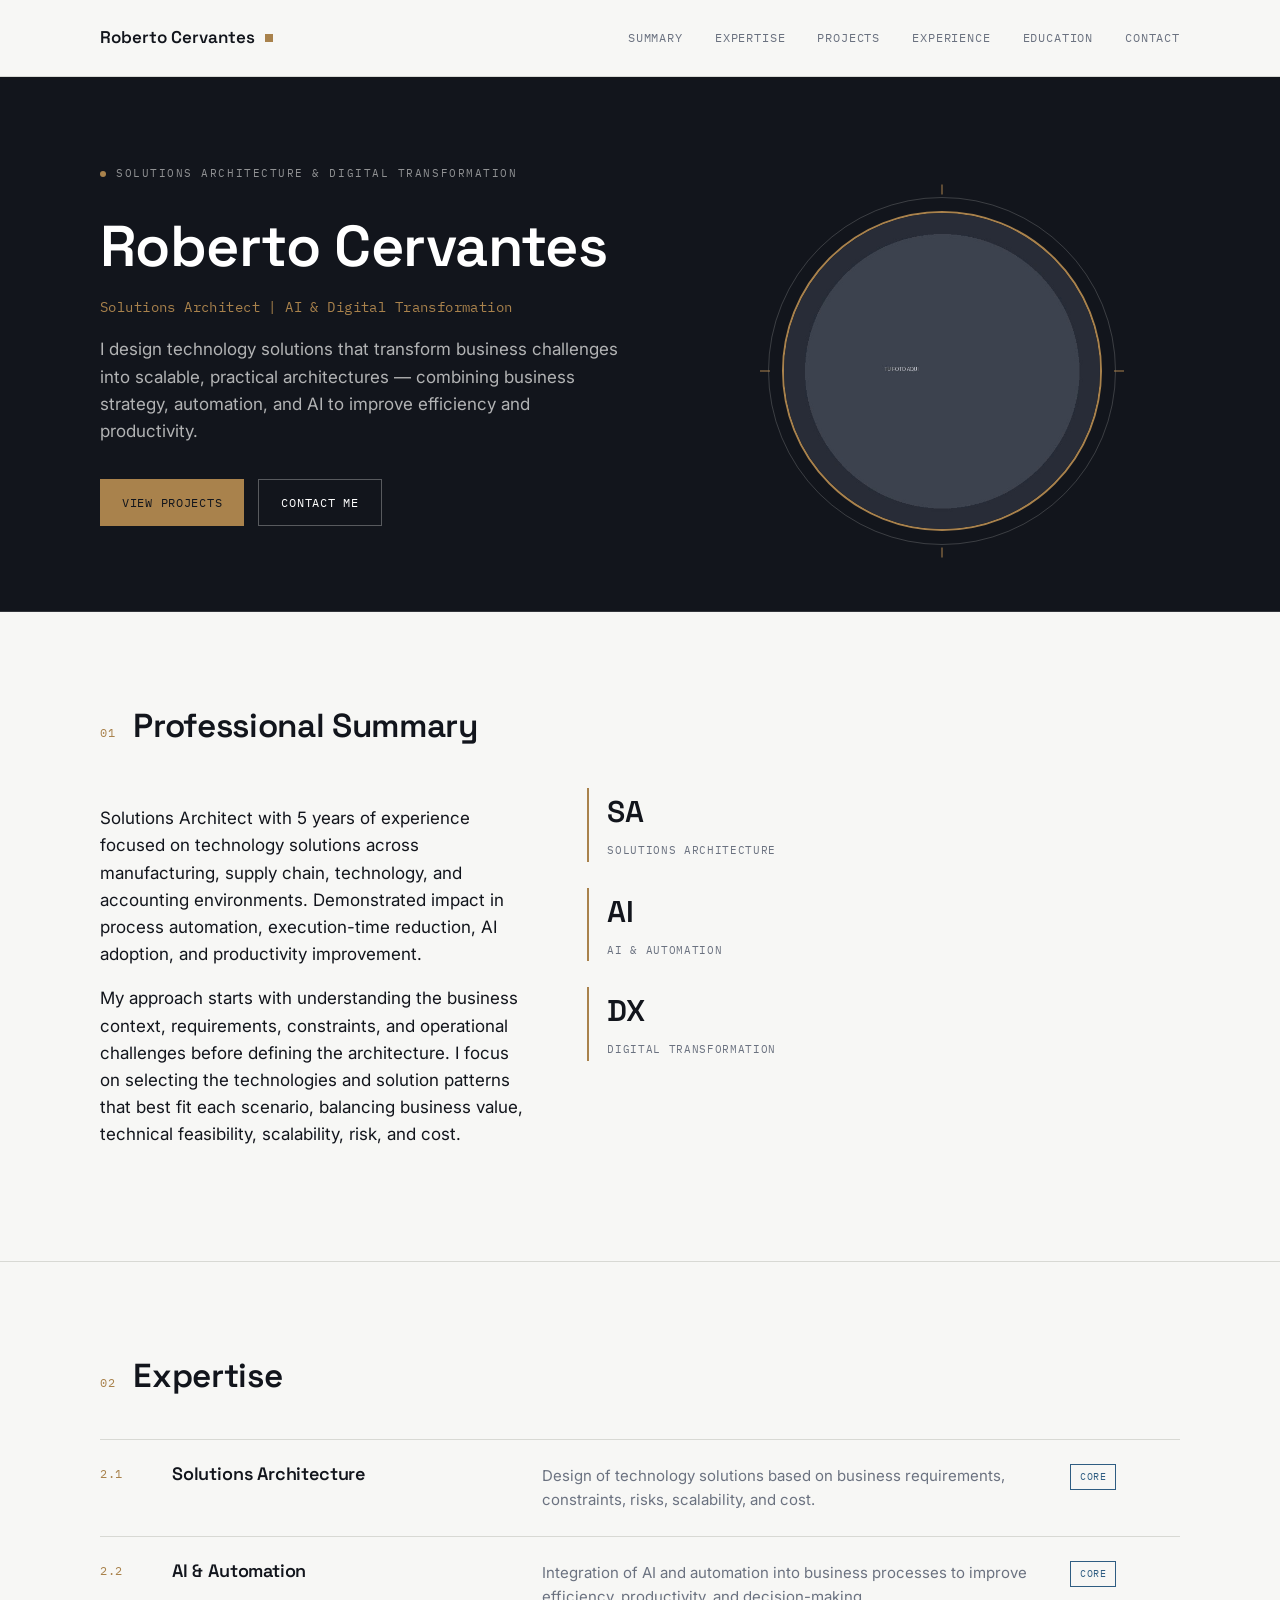
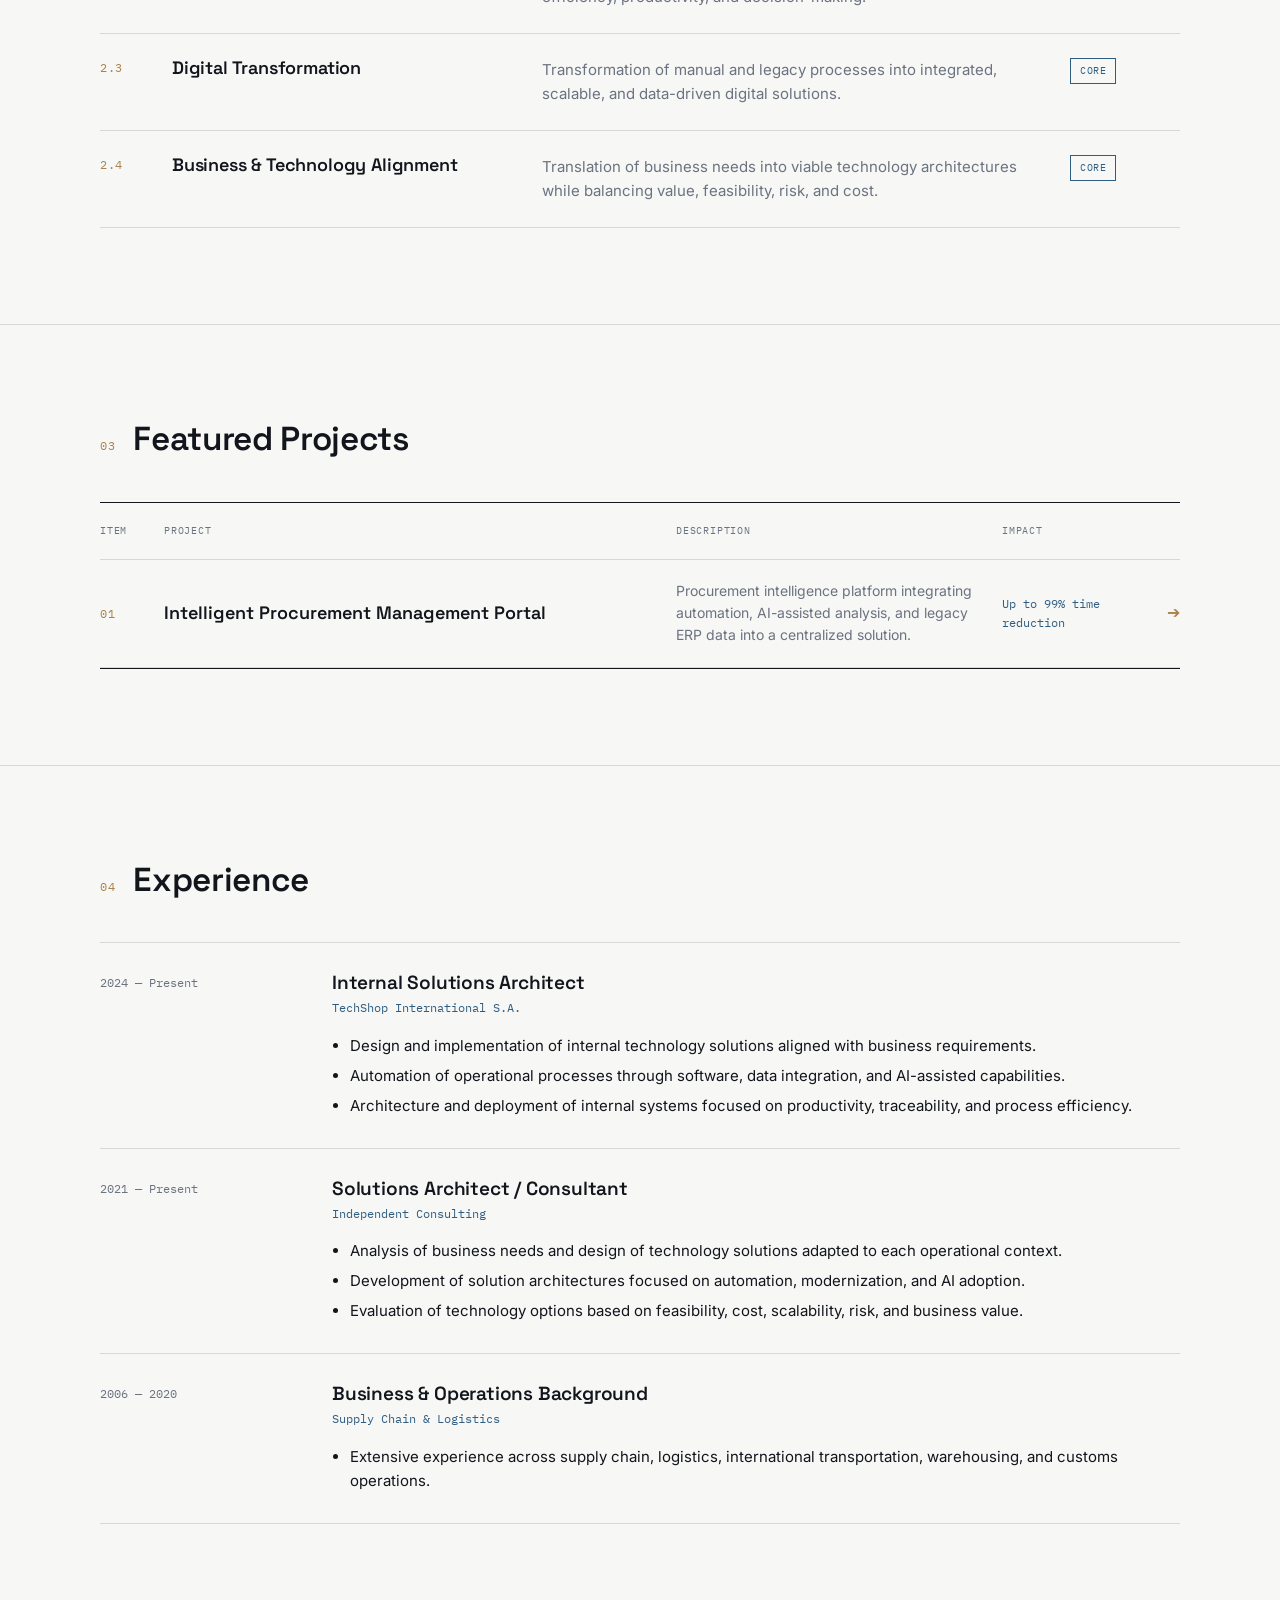
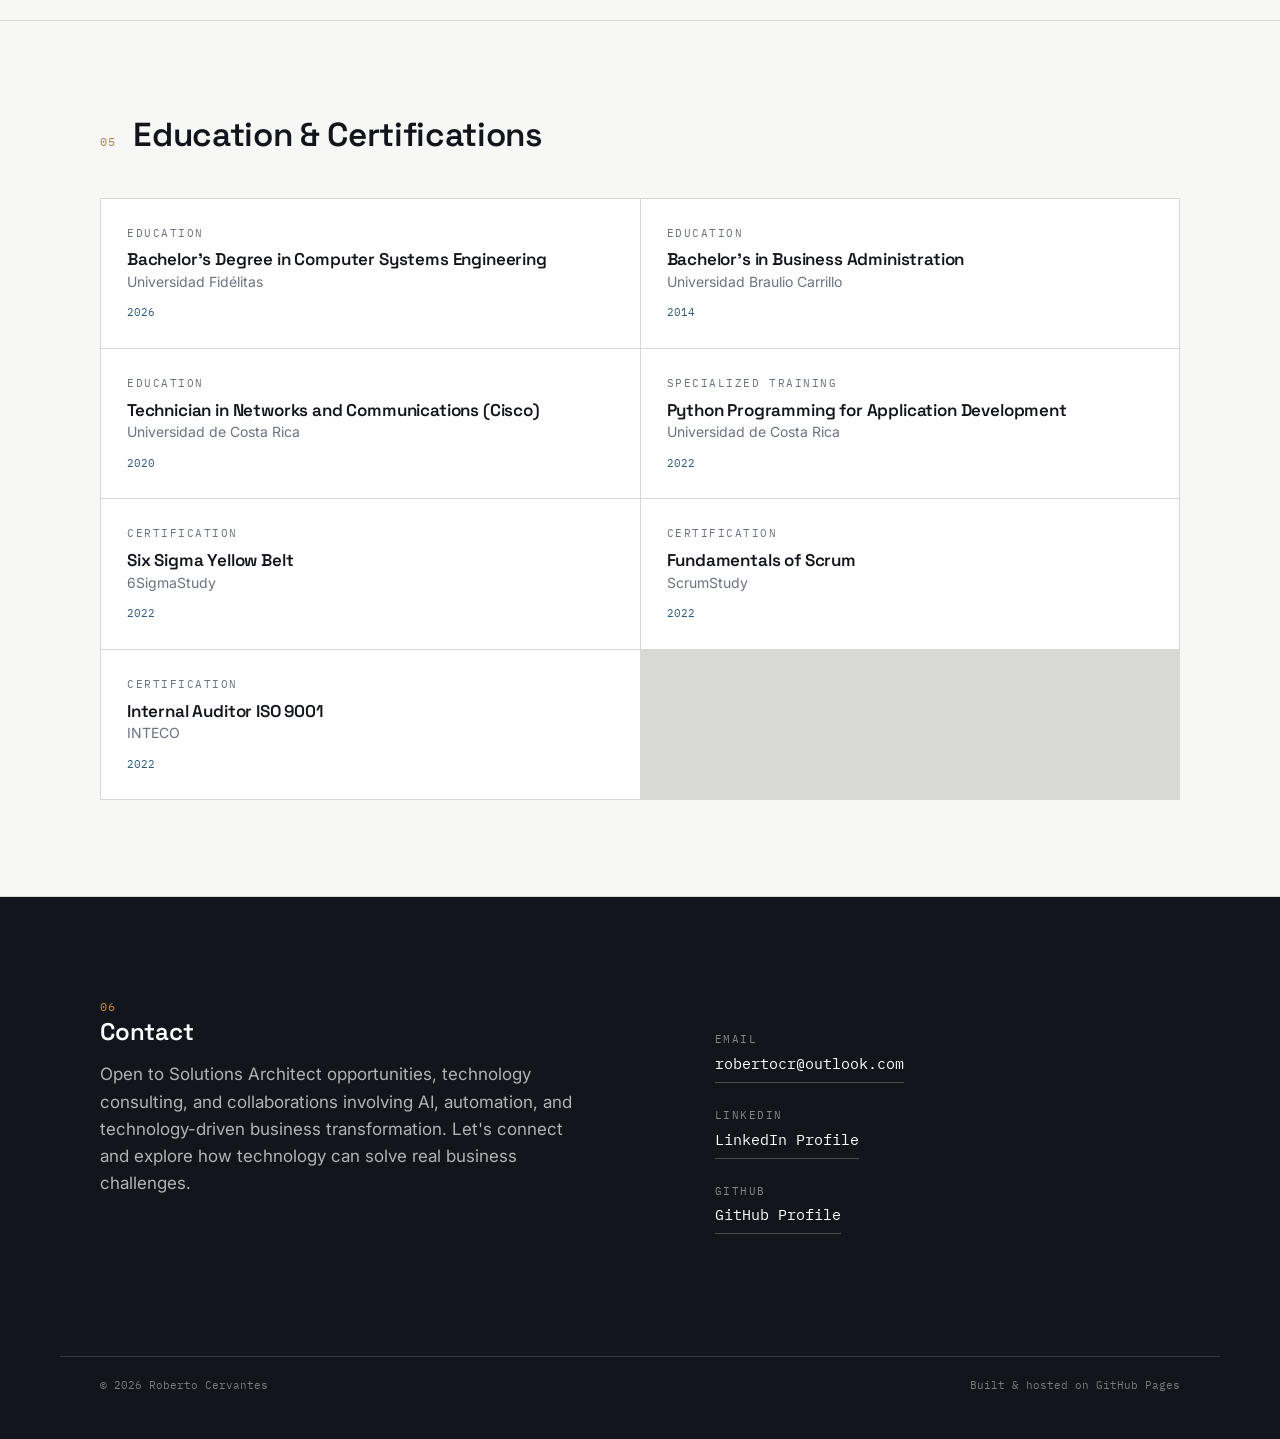
==== commit 59d8add1: "Update index.html" ====
--- a/index.html
+++ b/index.html
@@ -1,19 +1,32 @@
 <!DOCTYPE html>
-<html lang="es">
+<html lang="en">
+
 <head>
-  <meta charset="UTF-8" />
-  <meta name="viewport" content="width=device-width, initial-scale=1.0" />
-  <title>Roberto Cervantes — Procurement &amp; Data Intelligence</title>
-  <meta name="description" content="Portafolio profesional de Roberto Cervantes: procurement, inteligencia de datos y transformación de la cadena de suministro." />
+  <meta charset="UTF-8">
+  <meta name="viewport" content="width=device-width, initial-scale=1.0">
+
+  <title>Roberto Cervantes — Solutions Architect | AI &amp; Digital Transformation</title>
+
+  <meta
+    name="description"
+    content="Professional portfolio of Roberto Cervantes, Solutions Architect focused on AI, digital transformation, automation, and business-driven technology solutions."
+  >
+
   <link rel="preconnect" href="https://fonts.googleapis.com">
-  <link href="https://fonts.googleapis.com/css2?family=Space+Grotesk:wght@500;600;700&family=Inter:wght@400;500;600&family=IBM+Plex+Mono:wght@400;500&display=swap" rel="stylesheet">
-  <link rel="stylesheet" href="assets/styles.css" />
+  <link
+    href="https://fonts.googleapis.com/css2?family=Space+Grotesk:wght@500;600;700&family=Inter:wght@400;500;600&family=IBM+Plex+Mono:wght@400;500&display=swap"
+    rel="stylesheet"
+  >
+  <link rel="stylesheet" href="assets/styles.css">
 </head>
+
 <body>
 
+  <!-- HEADER -->
   <header class="site-header">
     <div class="wrap">
       <a href="index.html" class="brand">Roberto Cervantes<span></span></a>
+
       <nav class="main-nav" id="main-nav">
         <a href="#summary">Summary</a>
         <a href="#expertise">Expertise</a>
@@ -22,7 +35,13 @@
         <a href="#education">Education</a>
         <a href="#contact">Contact</a>
       </nav>
-      <button class="nav-toggle" id="nav-toggle" aria-label="Abrir menú" aria-expanded="false">
+
+      <button
+        class="nav-toggle"
+        id="nav-toggle"
+        aria-label="Open menu"
+        aria-expanded="false"
+      >
         <span></span>
       </button>
     </div>
@@ -33,17 +52,23 @@
     <div class="wrap">
       <div class="hero-eyebrow">
         <span class="dot"></span>
-        <span class="field-label">Procurement &amp; Data Intelligence</span>
+        <span class="field-label">Solutions Architecture &amp; Digital Transformation</span>
       </div>
 
       <div class="hero-body">
         <div>
           <h1>Roberto Cervantes</h1>
-          <p class="role">Procurement Strategist &amp; Data Intelligence Lead</p>
-          <p class="lede">Reemplaza este texto con tu propuesta de valor en 1–2 frases: qué problema resuelves, para quién y con qué enfoque diferenciador dentro de procurement / supply chain / data.</p>
+          <p class="role">Solutions Architect | AI &amp; Digital Transformation</p>
+
+          <p class="lede">
+            I design technology solutions that transform business challenges into scalable,
+            practical architectures — combining business strategy, automation, and AI to
+            improve efficiency and productivity.
+          </p>
+
           <div class="hero-cta">
-            <a href="#projects" class="btn btn-primary">Ver proyectos</a>
-            <a href="#contact" class="btn btn-ghost">Contactar</a>
+            <a href="#projects" class="btn btn-primary">View Projects</a>
+            <a href="#contact" class="btn btn-ghost">Contact Me</a>
           </div>
         </div>
 
@@ -52,7 +77,12 @@
           <span class="hero-photo-tick bottom"></span>
           <span class="hero-photo-tick left"></span>
           <span class="hero-photo-tick right"></span>
-          <img src="assets/roberto-cervantes.jpg" alt="Roberto Cervantes" class="hero-photo" />
+
+          <img
+            src="assets/roberto-cervantes.jpg"
+            alt="Roberto Cervantes"
+            class="hero-photo"
+          >
         </div>
       </div>
     </div>
@@ -65,25 +95,41 @@
         <span class="entry-number">01</span>
         <h2>Professional Summary</h2>
       </div>
+
       <div class="summary-grid">
         <div>
-          <p>Solutions Architect with 5 years of professional experience across manufacturing, supply chain, technology, and accounting environments. Focused on driving business digital transformation through technology and AI-powered solutions, with demonstrated impact in process automation, execution-time reduction, and productivity improvement.</p>
-          <p>My approach starts with understanding the business context, requirements, constraints, and operational challenges before defining the architecture. I focus on selecting the technologies and solution patterns that best fit each scenario, balancing business value, technical feasibility, scalability, risk, and cost.</p>
-        </div>
+          <p>
+            Solutions Architect with 5 years of experience focused on technology solutions
+            across manufacturing, supply chain, technology, and accounting environments.
+            Demonstrated impact in process automation, execution-time reduction, AI adoption,
+            and productivity improvement.
+          </p>
+
+          <p>
+            My approach starts with understanding the business context, requirements,
+            constraints, and operational challenges before defining the architecture.
+            I focus on selecting the technologies and solution patterns that best fit each
+            scenario, balancing business value, technical feasibility, scalability, risk,
+            and cost.
+          </p>
+        </div>
+
         <div class="summary-figures">
-        <div class="figure">
-          <span class="num">SA</span>
-          <span class="label">Solutions Architecture</span>
-        </div>
-        <div class="figure">
-          <span class="num">AI</span>
-          <span class="label">AI &amp; Automation</span>
-        </div>
-        <div class="figure">
-          <span class="num">DX</span>
-          <span class="label">Digital Transformation</span>
-        </div>
-      </div>
+          <div class="figure">
+            <span class="num">SA</span>
+            <span class="label">Solutions Architecture</span>
+          </div>
+
+          <div class="figure">
+            <span class="num">AI</span>
+            <span class="label">AI &amp; Automation</span>
+          </div>
+
+          <div class="figure">
+            <span class="num">DX</span>
+            <span class="label">Digital Transformation</span>
+          </div>
+        </div>
       </div>
     </div>
   </section>
@@ -95,33 +141,46 @@
         <span class="entry-number">02</span>
         <h2>Expertise</h2>
       </div>
+
       <div class="ledger-row">
-      <span class="entry-number">2.1</span>
-      <h3>Solutions Architecture</h3>
-      <span class="desc">Design of technology solutions based on business requirements, constraints, risks, scalability, and cost.</span>
-      <span class="tag">Core</span>
-    </div>
-    
-    <div class="ledger-row">
-      <span class="entry-number">2.2</span>
-      <h3>AI &amp; Automation</h3>
-      <span class="desc">Integration of AI and automation into business processes to improve efficiency, productivity, and decision-making.</span>
-      <span class="tag">Core</span>
-    </div>
-    
-    <div class="ledger-row">
-      <span class="entry-number">2.3</span>
-      <h3>Digital Transformation</h3>
-      <span class="desc">Transformation of manual and legacy processes into integrated, scalable, and data-driven digital solutions.</span>
-      <span class="tag">Core</span>
-    </div>
-    
-    <div class="ledger-row">
-      <span class="entry-number">2.4</span>
-      <h3>Business &amp; Technology Alignment</h3>
-      <span class="desc">Translation of business needs into viable technology architectures while balancing value, feasibility, risk, and cost.</span>
-      <span class="tag">Core</span>
-    </div>
+        <span class="entry-number">2.1</span>
+        <h3>Solutions Architecture</h3>
+        <span class="desc">
+          Design of technology solutions based on business requirements, constraints,
+          risks, scalability, and cost.
+        </span>
+        <span class="tag">Core</span>
+      </div>
+
+      <div class="ledger-row">
+        <span class="entry-number">2.2</span>
+        <h3>AI &amp; Automation</h3>
+        <span class="desc">
+          Integration of AI and automation into business processes to improve efficiency,
+          productivity, and decision-making.
+        </span>
+        <span class="tag">Core</span>
+      </div>
+
+      <div class="ledger-row">
+        <span class="entry-number">2.3</span>
+        <h3>Digital Transformation</h3>
+        <span class="desc">
+          Transformation of manual and legacy processes into integrated, scalable,
+          and data-driven digital solutions.
+        </span>
+        <span class="tag">Core</span>
+      </div>
+
+      <div class="ledger-row">
+        <span class="entry-number">2.4</span>
+        <h3>Business &amp; Technology Alignment</h3>
+        <span class="desc">
+          Translation of business needs into viable technology architectures while
+          balancing value, feasibility, risk, and cost.
+        </span>
+        <span class="tag">Core</span>
+      </div>
     </div>
   </section>
 
@@ -134,24 +193,25 @@
       </div>
 
       <div class="po-table">
-      <div class="po-table-head">
-        <span>Item</span>
-        <span>Project</span>
-        <span>Description</span>
-        <span>Impact</span>
-        <span></span>
-      </div>
-    
-      <a href="projects/procurement-intelligence-portal.html" class="project-row">
-        <span class="entry-number">01</span>
-        <span class="p-title">Intelligent Procurement Management Portal</span>
-        <span class="p-desc">
-          Procurement intelligence platform integrating automation, AI-assisted analysis, and legacy ERP data into a centralized solution.
-        </span>
-        <span class="p-impact">Up to 99% time reduction</span>
-        <span class="p-arrow">➔</span>
-      </a>
-    </div>
+        <div class="po-table-head">
+          <span>Item</span>
+          <span>Project</span>
+          <span>Description</span>
+          <span>Impact</span>
+          <span></span>
+        </div>
+
+        <a href="projects/procurement-intelligence-portal.html" class="project-row">
+          <span class="entry-number">01</span>
+          <span class="p-title">Intelligent Procurement Management Portal</span>
+          <span class="p-desc">
+            Procurement intelligence platform integrating automation, AI-assisted
+            analysis, and legacy ERP data into a centralized solution.
+          </span>
+          <span class="p-impact">Up to 99% time reduction</span>
+          <span class="p-arrow">➔</span>
+        </a>
+      </div>
     </div>
   </section>
 
@@ -164,42 +224,50 @@
       </div>
 
       <div class="timeline-entry">
-      <span class="when">2024 — Present</span>
-      <div>
-        <h3>Internal Solutions Architect</h3>
-        <span class="org">TechShop International S.A.</span>
-        <ul>
-          <li>Design and implementation of internal technology solutions aligned with business requirements.</li>
-          <li>Automation of operational processes through software, data integration, and AI-assisted capabilities.</li>
-          <li>Architecture and deployment of internal systems focused on productivity, traceability, and process efficiency.</li>
-        </ul>
-      </div>
-    </div>
-    
-    <div class="timeline-entry">
-      <span class="when">2021 — Present</span>
-      <div>
-        <h3>Solutions Architect / Consultant</h3>
-        <span class="org">Independent Consulting</span>
-        <ul>
-          <li>Analysis of business needs and design of technology solutions adapted to each operational context.</li>
-          <li>Development of solution architectures focused on automation, digital transformation, and AI adoption.</li>
-          <li>Evaluation of technology options based on feasibility, cost, scalability, and business value.</li>
-        </ul>
-      </div>
-    </div>
-    
-    <div class="timeline-entry">
-      <span class="when">2006 — 2020</span>
-      <div>
-        <h3>Business &amp; Operations Background</h3>
-        <span class="org">Supply Chain &amp; Logistics</span>
-        <ul>
-          <li>Extensive experience across supply chain, logistics, international transportation, warehousing, and customs operations.</li>
-        </ul>
-      </div>
-    </div>
-      
+        <span class="when">2024 — Present</span>
+
+        <div>
+          <h3>Internal Solutions Architect</h3>
+          <span class="org">TechShop International S.A.</span>
+
+          <ul>
+            <li>Design and implementation of internal technology solutions aligned with business requirements.</li>
+            <li>Automation of operational processes through software, data integration, and AI-assisted capabilities.</li>
+            <li>Architecture and deployment of internal systems focused on productivity, traceability, and process efficiency.</li>
+          </ul>
+        </div>
+      </div>
+
+      <div class="timeline-entry">
+        <span class="when">2021 — Present</span>
+
+        <div>
+          <h3>Solutions Architect / Consultant</h3>
+          <span class="org">Independent Consulting</span>
+
+          <ul>
+            <li>Analysis of business needs and design of technology solutions adapted to each operational context.</li>
+            <li>Development of solution architectures focused on automation, modernization, and AI adoption.</li>
+            <li>Evaluation of technology options based on feasibility, cost, scalability, risk, and business value.</li>
+          </ul>
+        </div>
+      </div>
+
+      <div class="timeline-entry">
+        <span class="when">2006 — 2020</span>
+
+        <div>
+          <h3>Business &amp; Operations Background</h3>
+          <span class="org">Supply Chain &amp; Logistics</span>
+
+          <ul>
+            <li>
+              Extensive experience across supply chain, logistics, international
+              transportation, warehousing, and customs operations.
+            </li>
+          </ul>
+        </div>
+      </div>
     </div>
   </section>
 
@@ -212,93 +280,107 @@
       </div>
 
       <div class="edu-grid">
-      <div class="edu-card">
-        <span class="field-label">Education</span>
-        <h3>Bachelor’s Degree in Computer Systems Engineering</h3>
-        <span class="org">Universidad Fidélitas</span>
-        <span class="when">2026</span>
-      </div>
-    
-      <div class="edu-card">
-        <span class="field-label">Education</span>
-        <h3>Bachelor’s in Business Administration</h3>
-        <span class="org">Universidad Braulio Carrillo</span>
-        <span class="when">2014</span>
-      </div>
-    
-      <div class="edu-card">
-        <span class="field-label">Education</span>
-        <h3>Technician in Networks and Communications (Cisco)</h3>
-        <span class="org">Universidad de Costa Rica</span>
-        <span class="when">2020</span>
-      </div>
-    
-      <div class="edu-card">
-        <span class="field-label">Specialized Training</span>
-        <h3>Python Programming for Application Development</h3>
-        <span class="org">Universidad de Costa Rica</span>
-        <span class="when">2022</span>
-      </div>
-    
-      <div class="edu-card">
-        <span class="field-label">Certification</span>
-        <h3>Six Sigma Yellow Belt</h3>
-        <span class="org">6SigmaStudy</span>
-        <span class="when">2022</span>
-      </div>
-    
-      <div class="edu-card">
-        <span class="field-label">Certification</span>
-        <h3>Fundamentals of Scrum</h3>
-        <span class="org">ScrumStudy</span>
-        <span class="when">2022</span>
-      </div>
-    
-      <div class="edu-card">
-        <span class="field-label">Certification</span>
-        <h3>Internal Auditor ISO 9001</h3>
-        <span class="org">INTECO</span>
-        <span class="when">2022</span>
-      </div>
-    </div>
-      
+        <div class="edu-card">
+          <span class="field-label">Education</span>
+          <h3>Bachelor’s Degree in Computer Systems Engineering</h3>
+          <span class="org">Universidad Fidélitas</span>
+          <span class="when">2026</span>
+        </div>
+
+        <div class="edu-card">
+          <span class="field-label">Education</span>
+          <h3>Bachelor’s in Business Administration</h3>
+          <span class="org">Universidad Braulio Carrillo</span>
+          <span class="when">2014</span>
+        </div>
+
+        <div class="edu-card">
+          <span class="field-label">Education</span>
+          <h3>Technician in Networks and Communications (Cisco)</h3>
+          <span class="org">Universidad de Costa Rica</span>
+          <span class="when">2020</span>
+        </div>
+
+        <div class="edu-card">
+          <span class="field-label">Specialized Training</span>
+          <h3>Python Programming for Application Development</h3>
+          <span class="org">Universidad de Costa Rica</span>
+          <span class="when">2022</span>
+        </div>
+
+        <div class="edu-card">
+          <span class="field-label">Certification</span>
+          <h3>Six Sigma Yellow Belt</h3>
+          <span class="org">6SigmaStudy</span>
+          <span class="when">2022</span>
+        </div>
+
+        <div class="edu-card">
+          <span class="field-label">Certification</span>
+          <h3>Fundamentals of Scrum</h3>
+          <span class="org">ScrumStudy</span>
+          <span class="when">2022</span>
+        </div>
+
+        <div class="edu-card">
+          <span class="field-label">Certification</span>
+          <h3>Internal Auditor ISO 9001</h3>
+          <span class="org">INTECO</span>
+          <span class="when">2022</span>
+        </div>
+      </div>
     </div>
   </section>
 
   <!-- CONTACT -->
   <section class="section contact-section" id="contact">
-  <div class="wrap">
-    <div class="contact-grid">
-      <div>
-        <span class="entry-number" style="color:#C98A3E;">06</span>
-        <h2>Contact</h2>
-        <p>
-          Open to Solutions Architect opportunities, technology consulting,
-          and collaborations focused on AI and digital transformation.
-          Let's connect and explore how technology can solve real business challenges.
-        </p>
-      </div>
-
-      <ul class="contact-list">
-        <li>
-          <span class="field-label">Email</span><br>
-          <a href="mailto:robertocr@outlook.com">robertocr@outlook.com</a>
-        </li>
-
-        <li>
-          <span class="field-label">LinkedIn</span><br>
-          <a href="https://www.linkedin.com/in/robertocervantesc" target="_blank" rel="noopener">LinkedIn Profile</a>
-        </li>
-
-        <li>
-          <span class="field-label">GitHub</span><br>
-          <a href="https://github.com/robertocerv" target="_blank" rel="noopener">GitHub Profile</a>
-        </li>
-      </ul>
-    </div>
-  </div>
-</section>
-
+    <div class="wrap">
+      <div class="contact-grid">
+        <div>
+          <span class="entry-number" style="color: #C98A3E;">06</span>
+          <h2>Contact</h2>
+
+          <p>
+            Open to Solutions Architect opportunities, technology consulting, and
+            collaborations involving AI, automation, and technology-driven business
+            transformation. Let's connect and explore how technology can solve real
+            business challenges.
+          </p>
+        </div>
+
+        <ul class="contact-list">
+          <li>
+            <span class="field-label">Email</span><br>
+            <a href="mailto:robertocr@outlook.com">robertocr@outlook.com</a>
+          </li>
+
+          <li>
+            <span class="field-label">LinkedIn</span><br>
+            <a
+              href="https://www.linkedin.com/in/robertocervantesc"
+              target="_blank"
+              rel="noopener"
+            >
+              LinkedIn Profile
+            </a>
+          </li>
+
+          <li>
+            <span class="field-label">GitHub</span><br>
+            <a
+              href="https://github.com/robertocerv"
+              target="_blank"
+              rel="noopener"
+            >
+              GitHub Profile
+            </a>
+          </li>
+        </ul>
+      </div>
+    </div>
+  </section>
+
+  <!-- FOOTER -->
   <footer class="site-footer">
     <div class="wrap">
       <span>© <span id="year"></span> Roberto Cervantes</span>
@@ -307,5 +389,6 @@
   </footer>
 
   <script src="assets/script.js"></script>
+
 </body>
 </html>
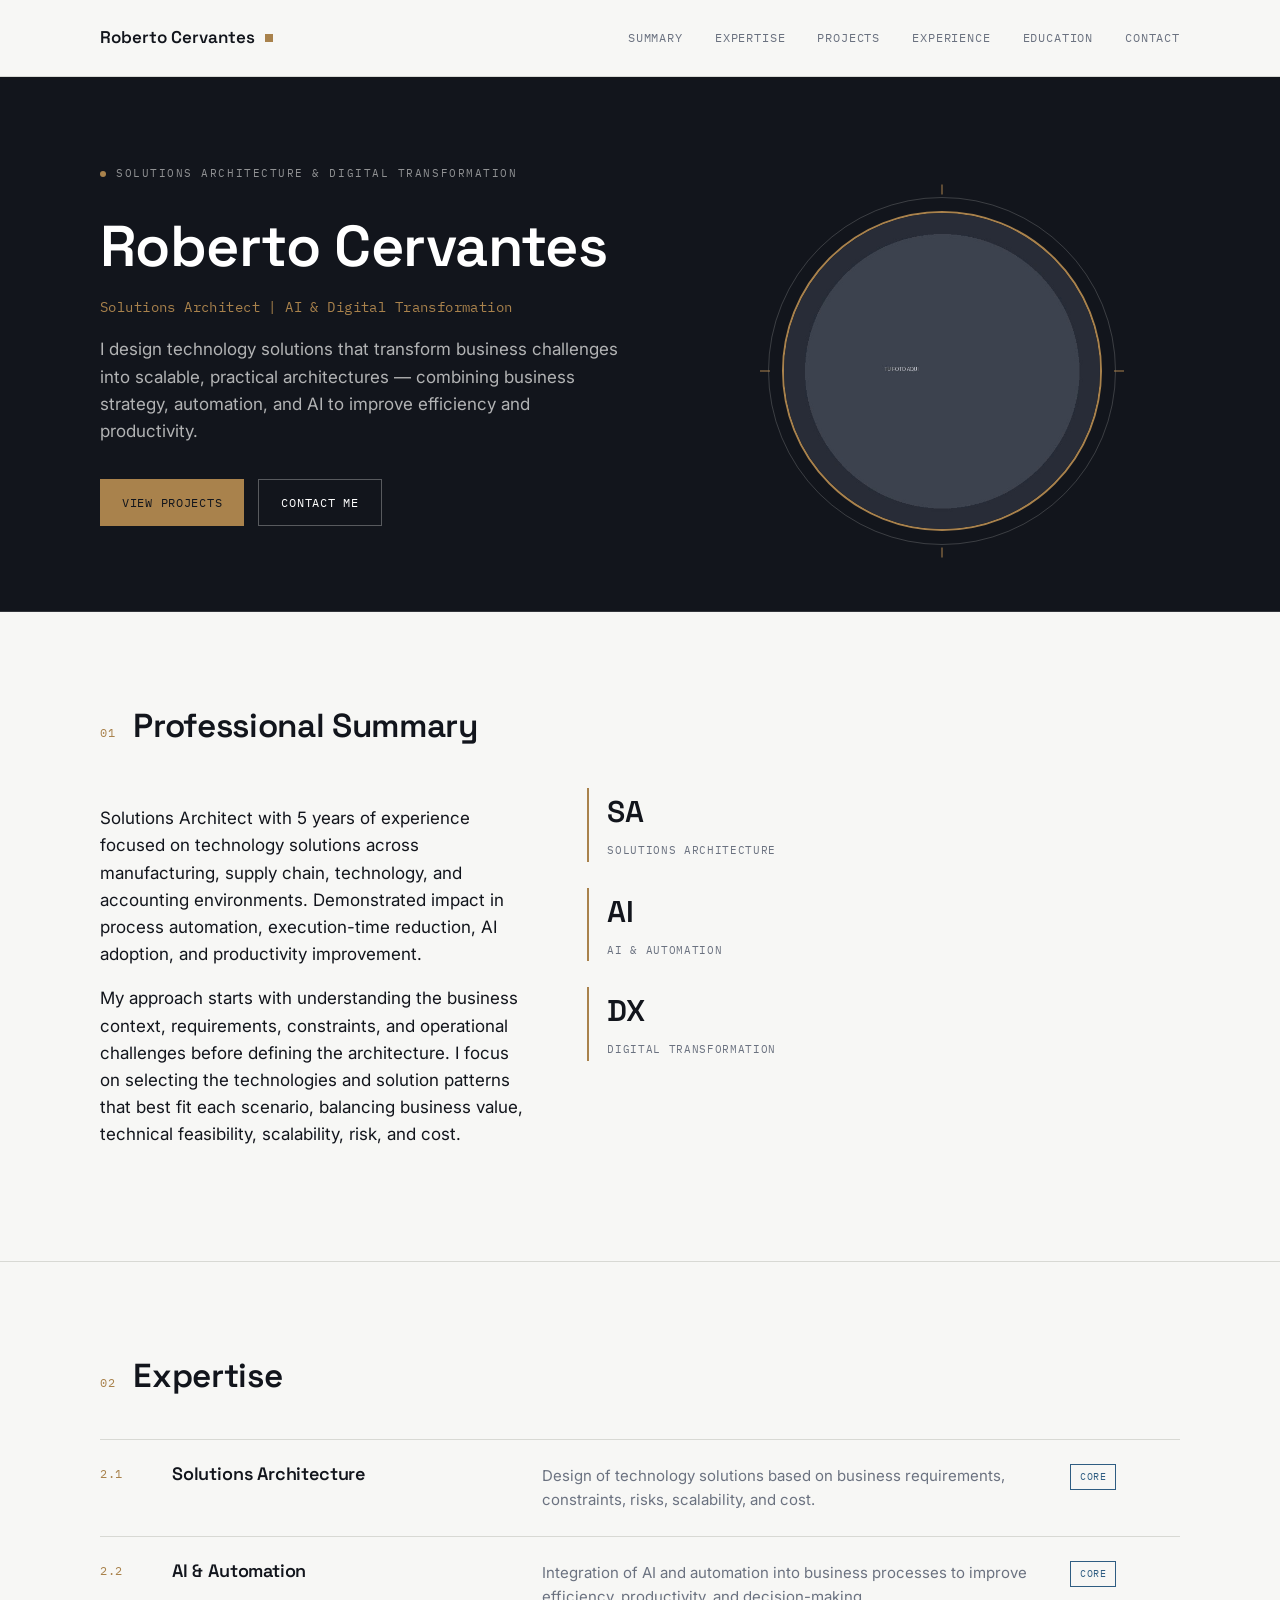
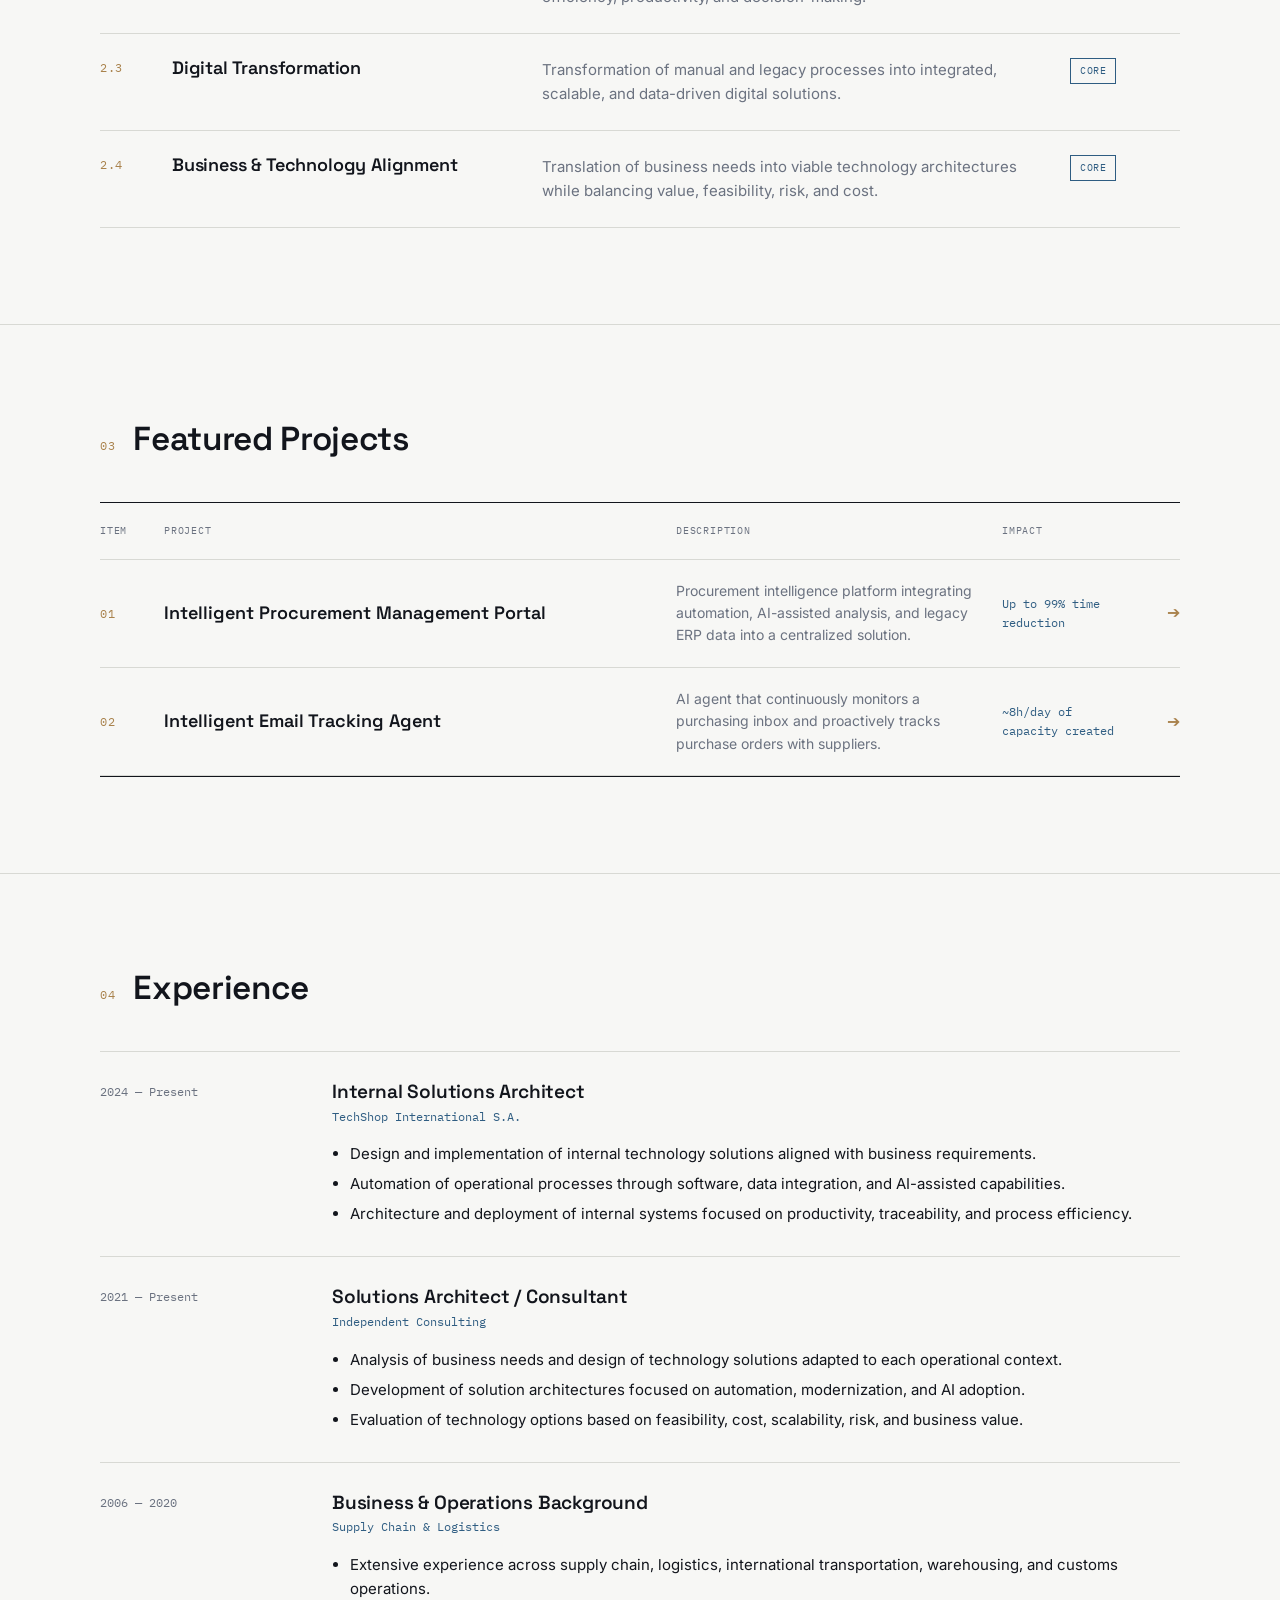
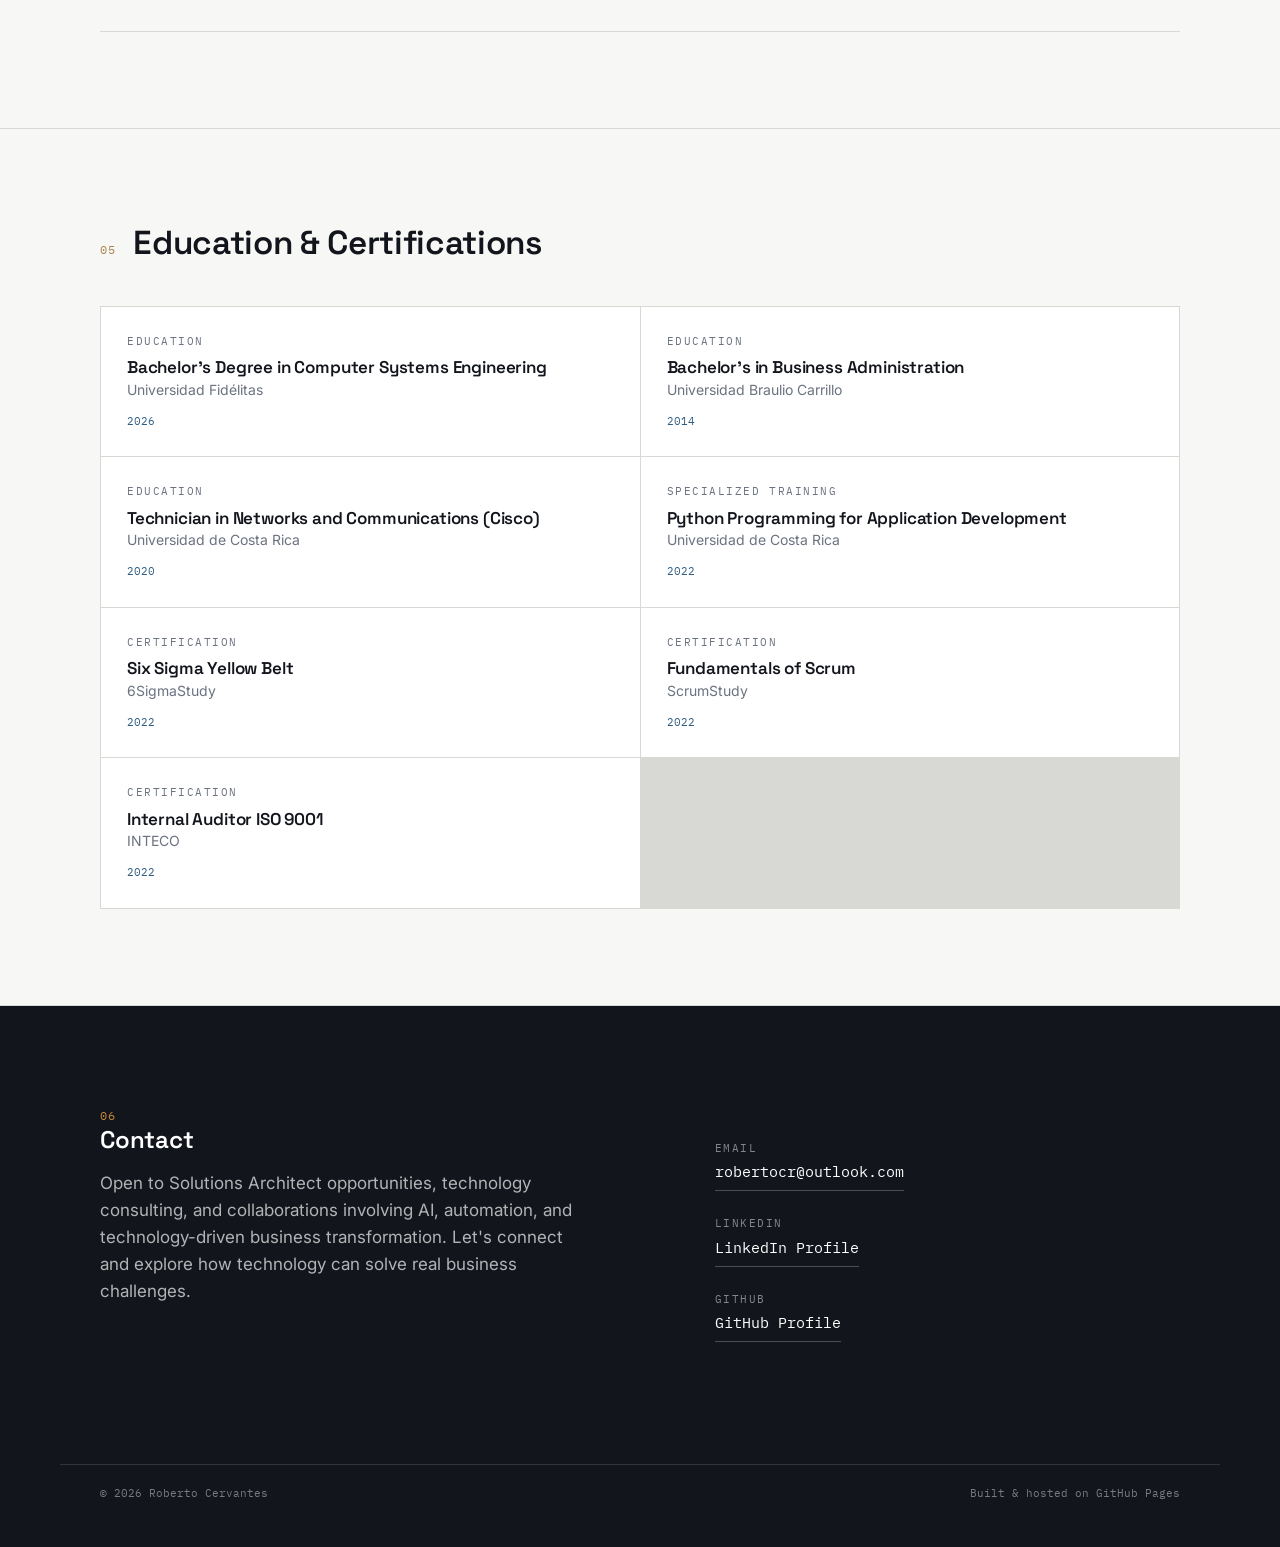
==== commit 279d5bc1: "Add Intelligent Email Tracking Agent case study, link showcase repos, clean up - New case study page" ====
--- a/index.html
+++ b/index.html
@@ -209,6 +209,17 @@
             analysis, and legacy ERP data into a centralized solution.
           </span>
           <span class="p-impact">Up to 99% time reduction</span>
+          <span class="p-arrow">➔</span>
+        </a>
+
+        <a href="projects/intelligent-email-tracking-agent.html" class="project-row">
+          <span class="entry-number">02</span>
+          <span class="p-title">Intelligent Email Tracking Agent</span>
+          <span class="p-desc">
+            AI agent that continuously monitors a purchasing inbox and
+            proactively tracks purchase orders with suppliers.
+          </span>
+          <span class="p-impact">~8h/day of capacity created</span>
           <span class="p-arrow">➔</span>
         </a>
       </div>
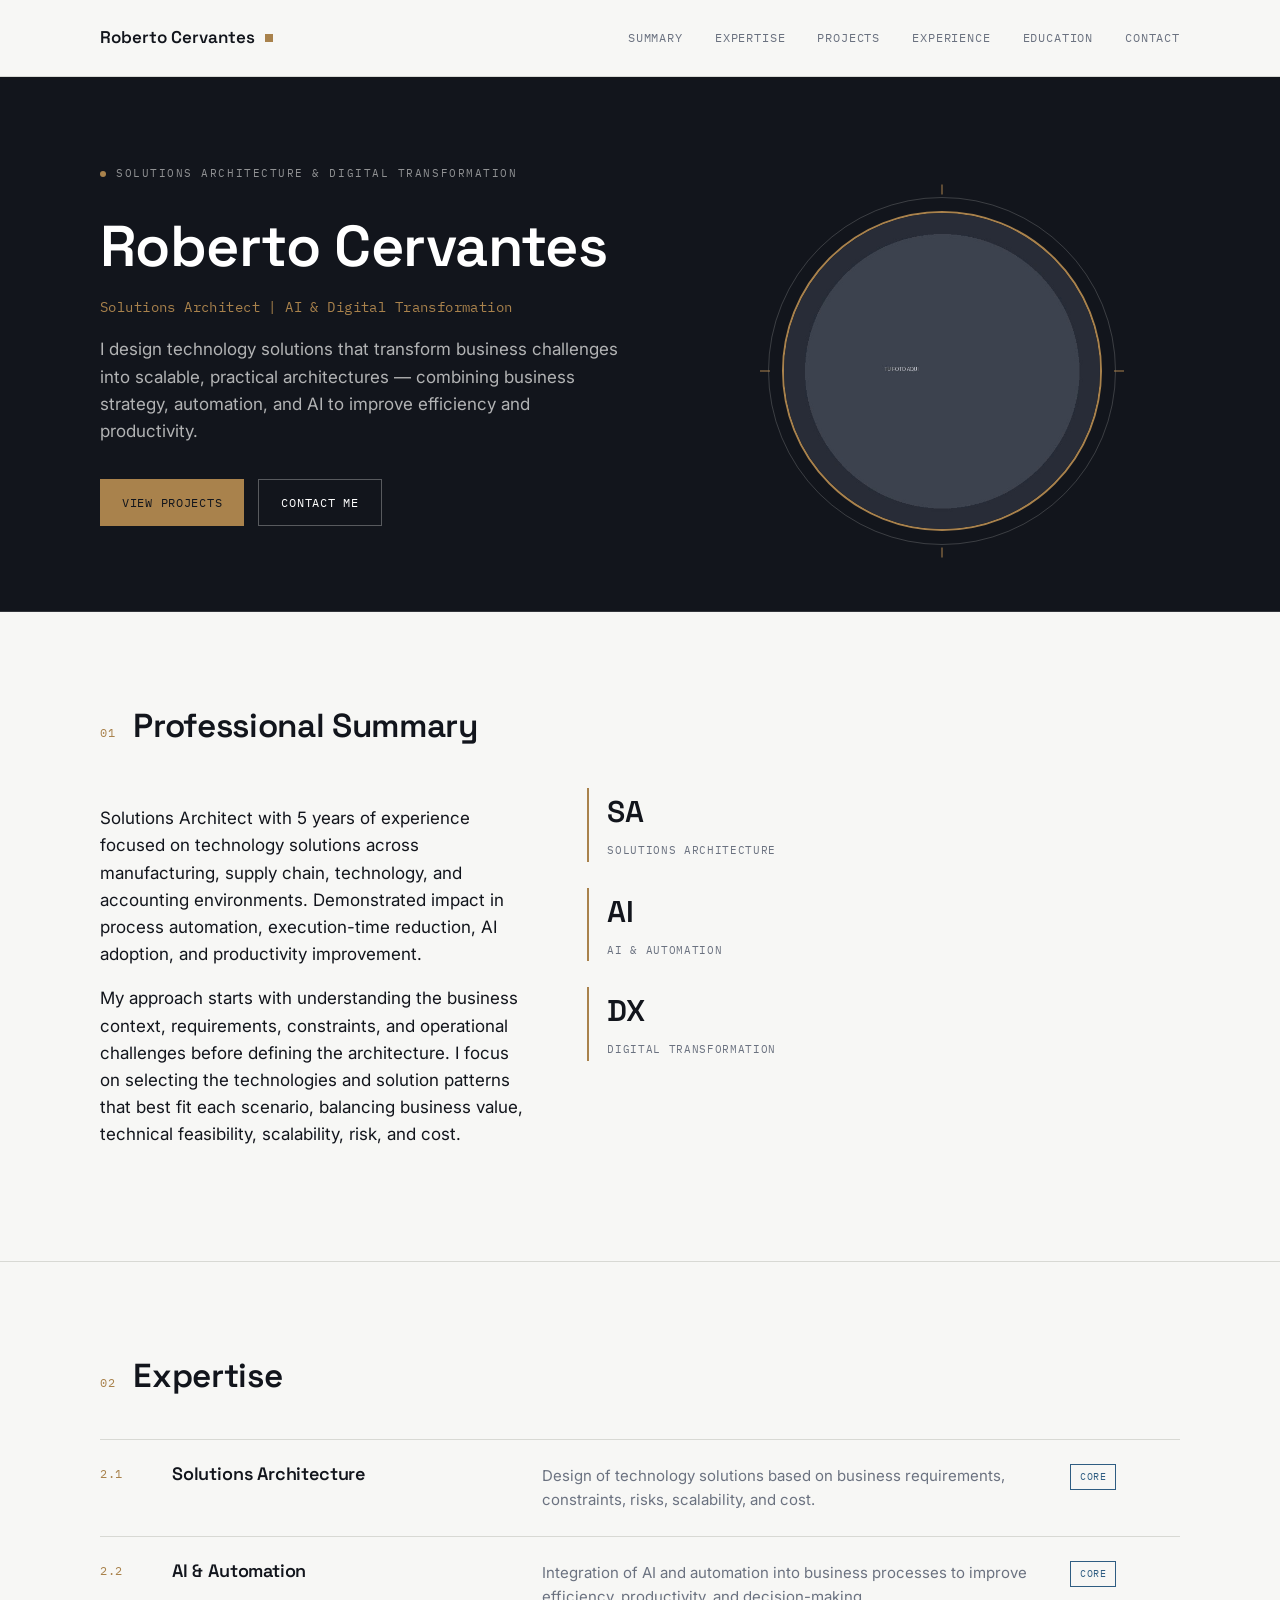
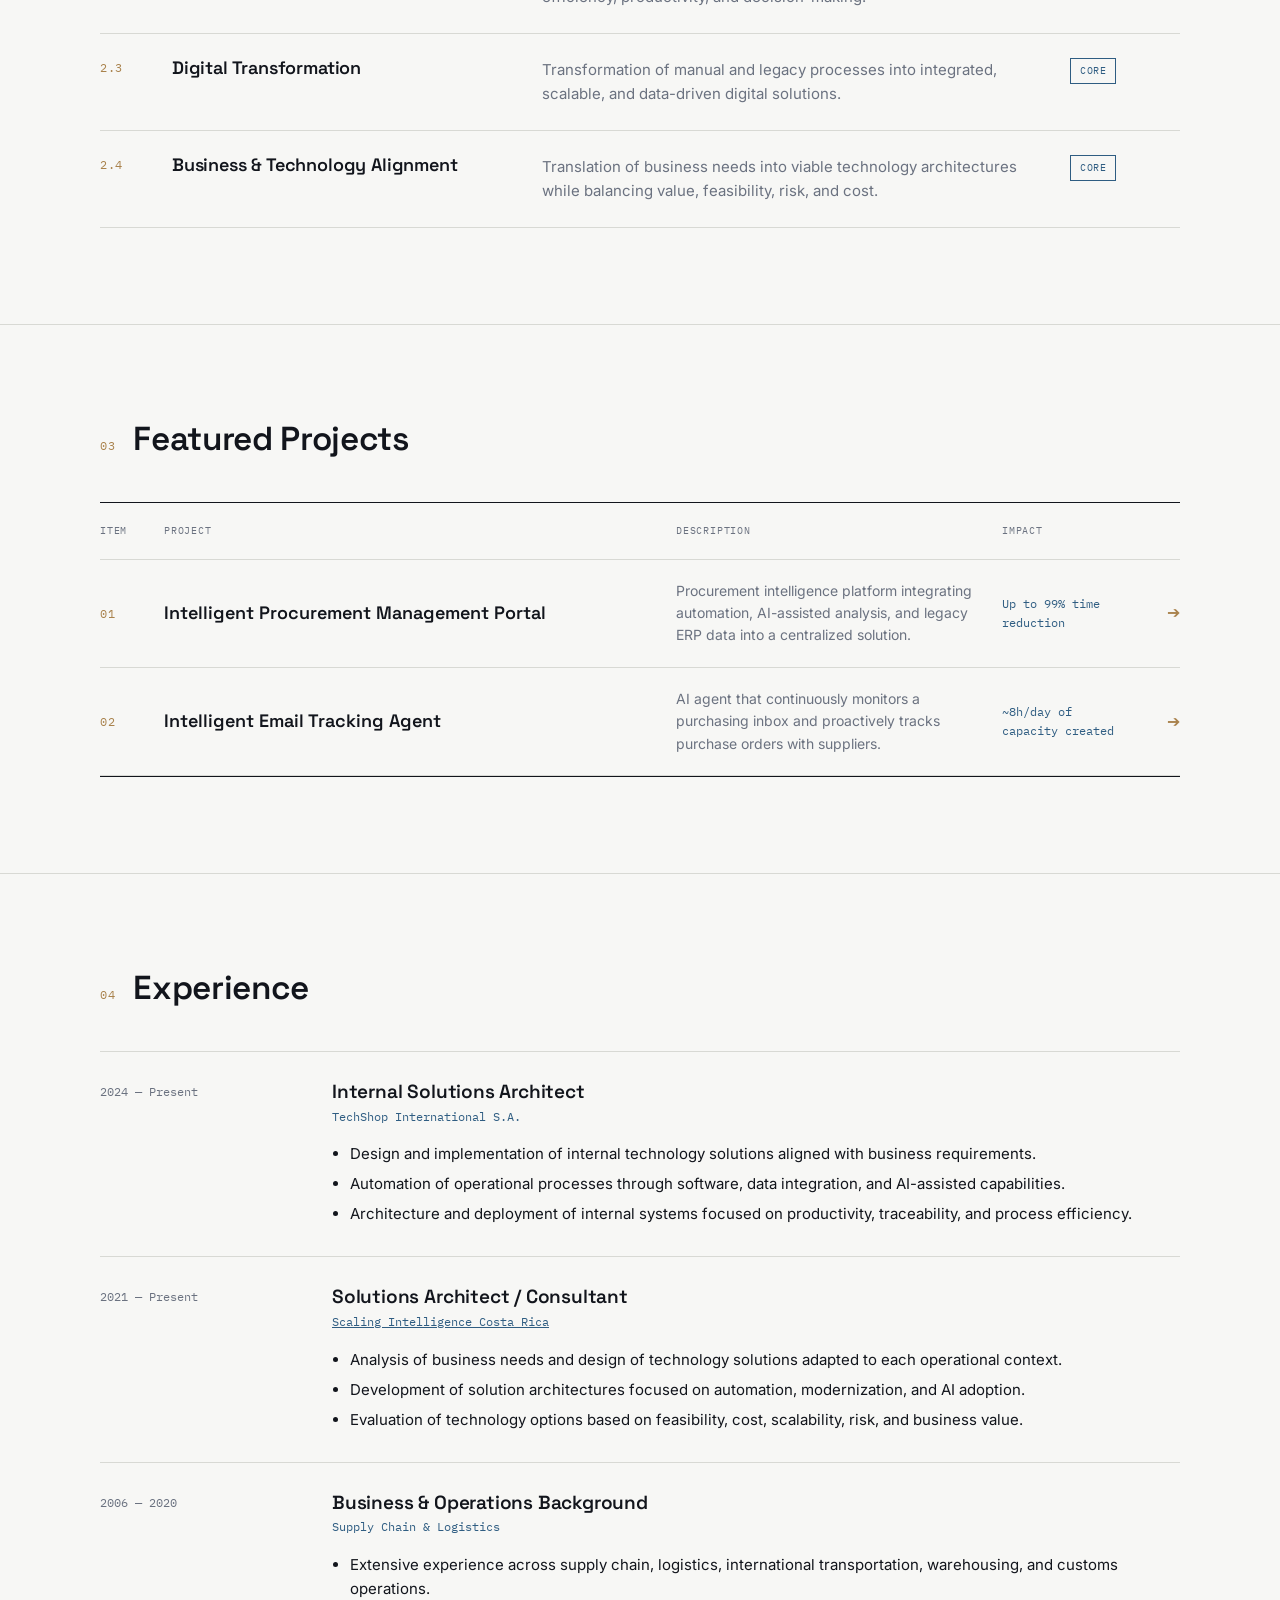
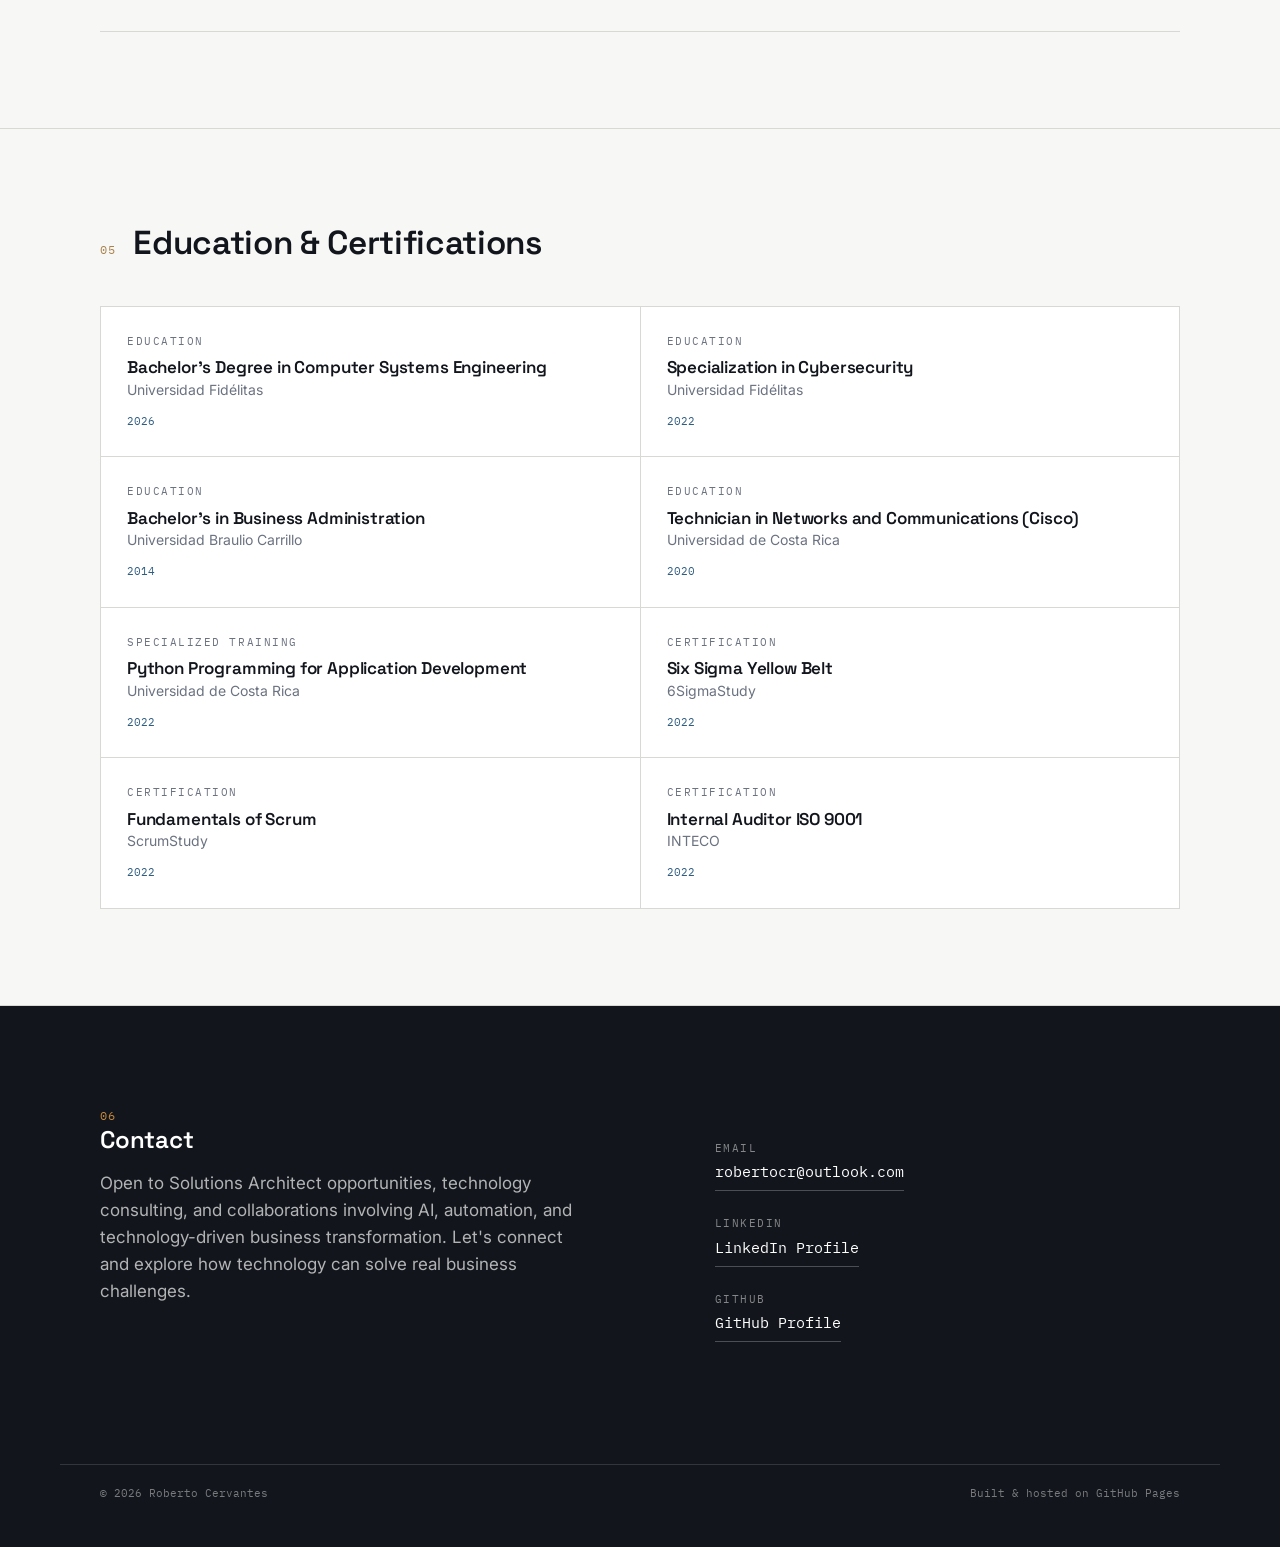
==== commit bfa7b20d: "Update Experience and Education sections - Replace "Independent Consulting" with Scaling Intelligenc" ====
--- a/index.html
+++ b/index.html
@@ -254,7 +254,7 @@
 
         <div>
           <h3>Solutions Architect / Consultant</h3>
-          <span class="org">Independent Consulting</span>
+          <span class="org"><a href="https://scalingintelligencecr.com/" target="_blank" rel="noopener">Scaling Intelligence Costa Rica</a></span>
 
           <ul>
             <li>Analysis of business needs and design of technology solutions adapted to each operational context.</li>
@@ -296,6 +296,13 @@
           <h3>Bachelor’s Degree in Computer Systems Engineering</h3>
           <span class="org">Universidad Fidélitas</span>
           <span class="when">2026</span>
+        </div>
+
+        <div class="edu-card">
+          <span class="field-label">Education</span>
+          <h3>Specialization in Cybersecurity</h3>
+          <span class="org">Universidad Fidélitas</span>
+          <span class="when">2022</span>
         </div>
 
         <div class="edu-card">
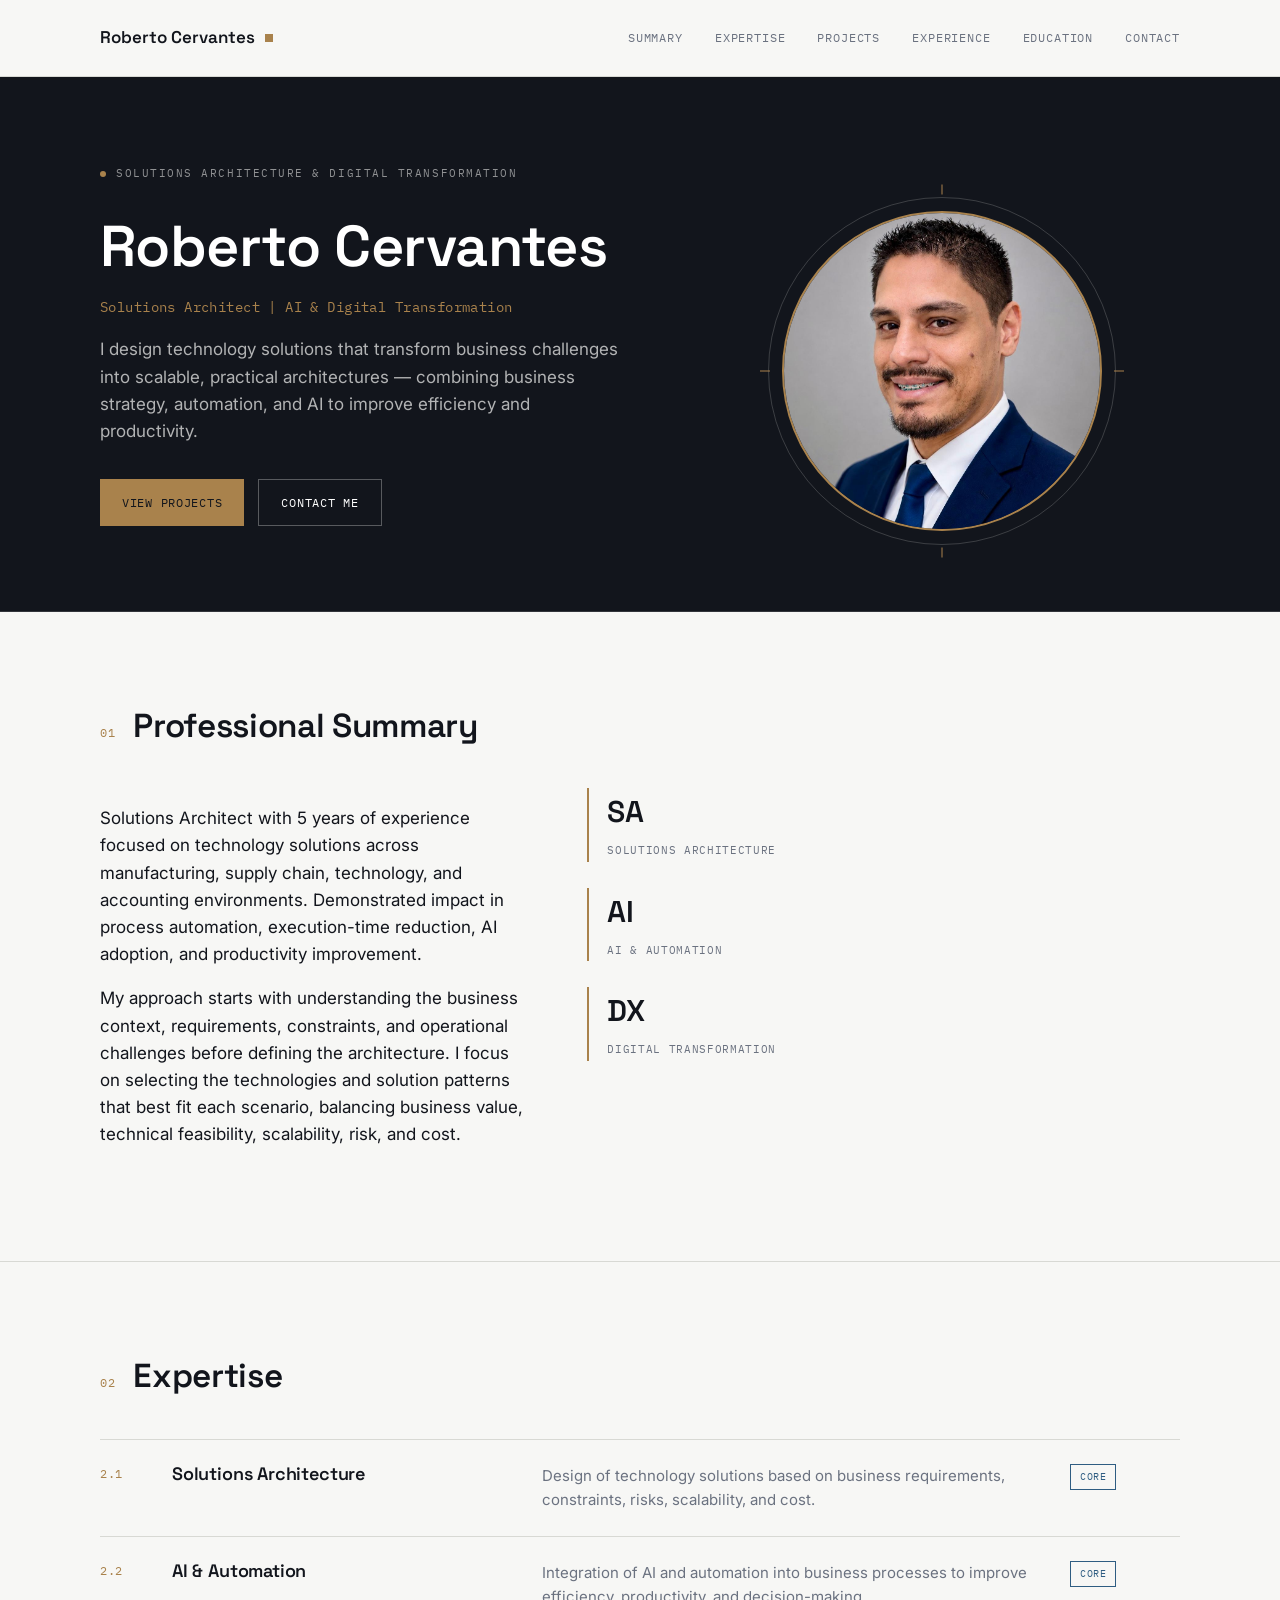
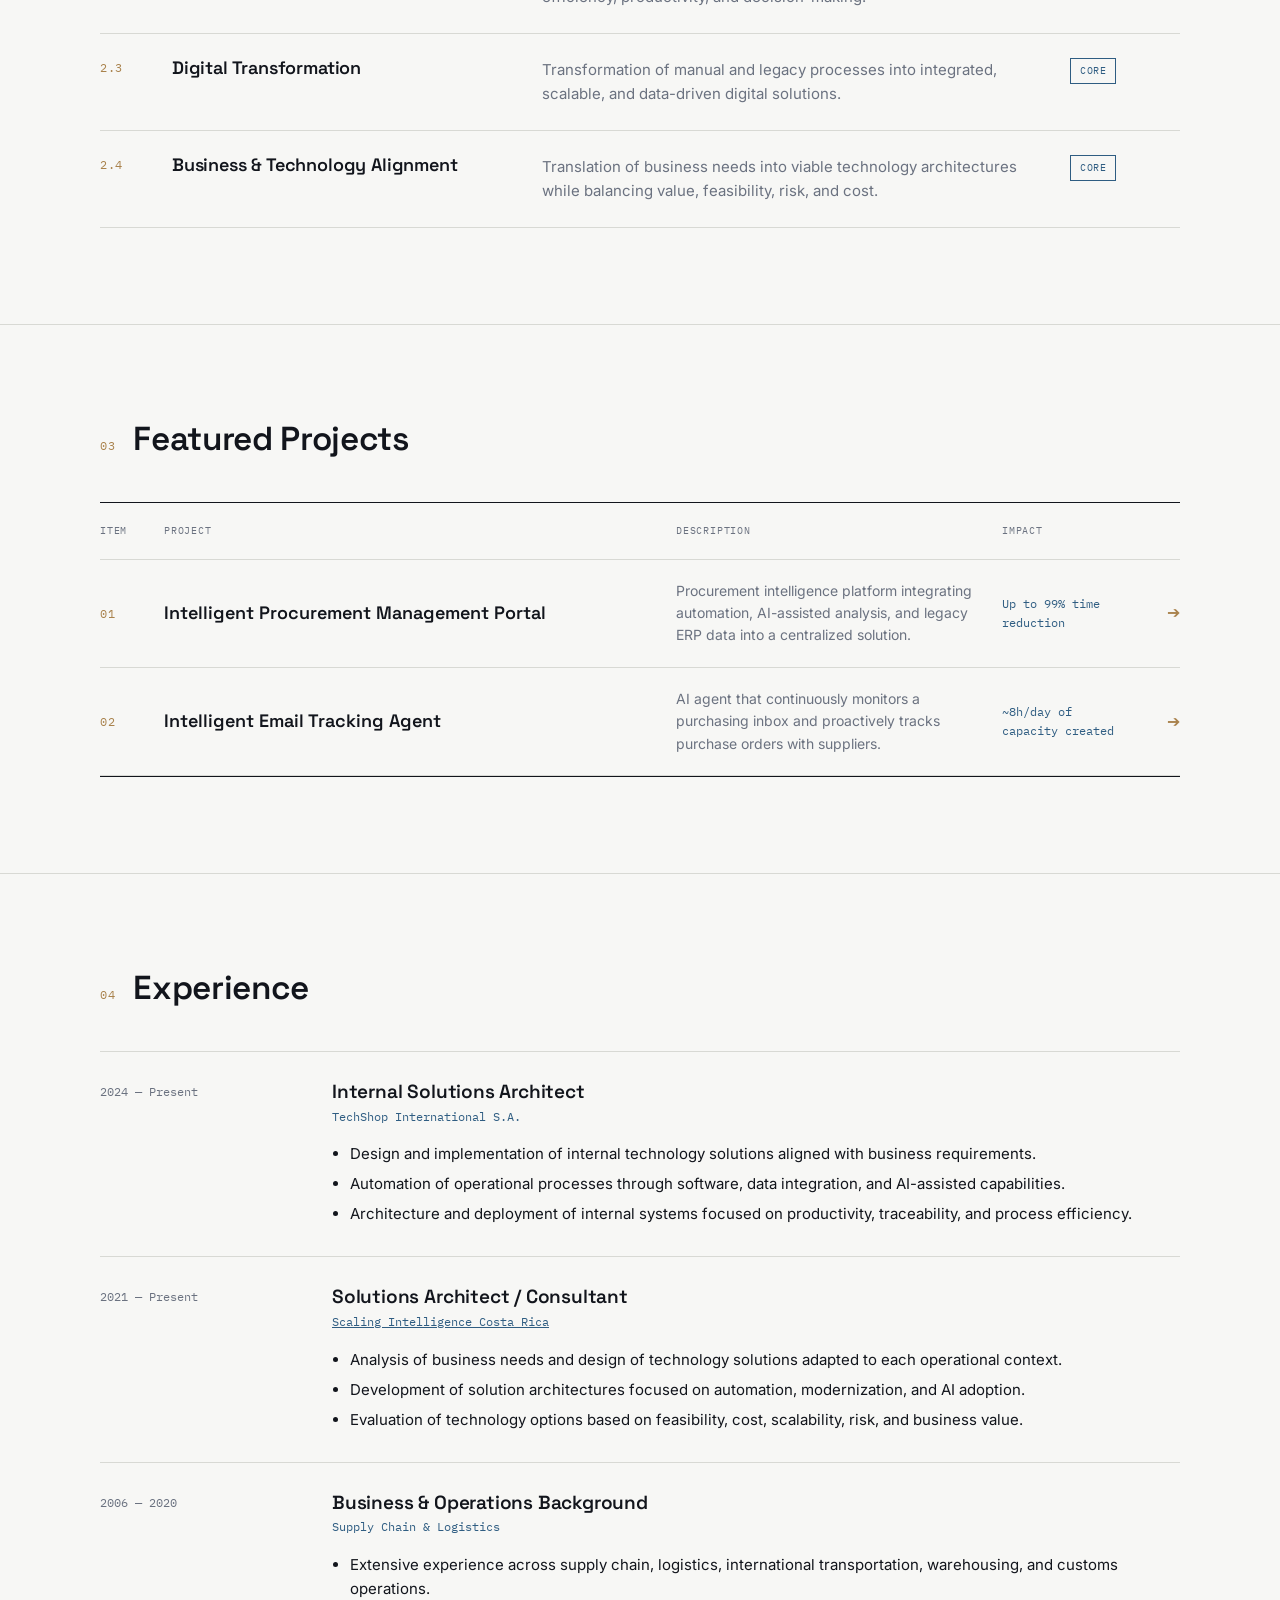
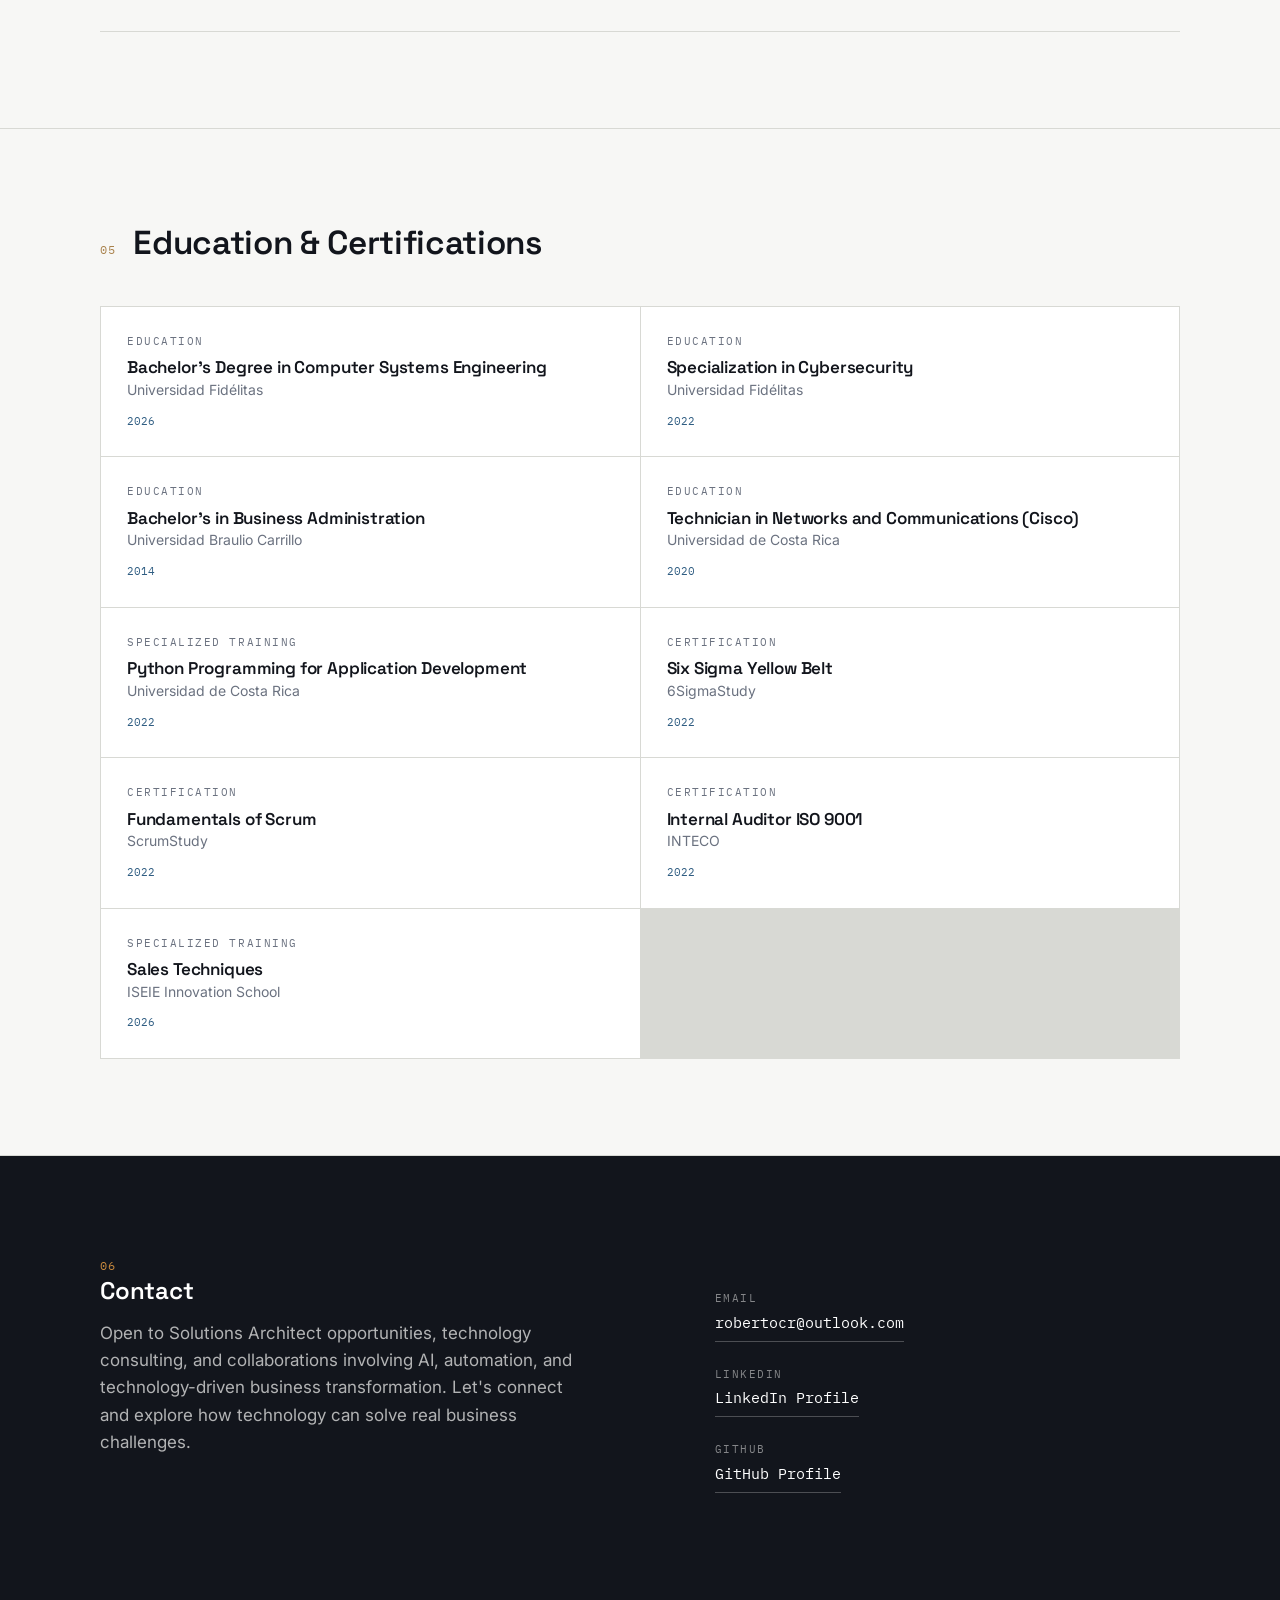
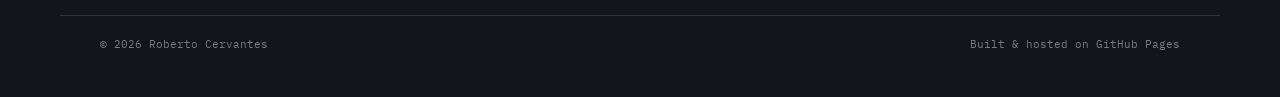
==== commit eb75239c: "Add Sales Techniques certification from ISEIE Innovation School (2026) Co-Authored-By: Claude Sonnet" ====
--- a/index.html
+++ b/index.html
@@ -345,6 +345,13 @@
           <h3>Internal Auditor ISO 9001</h3>
           <span class="org">INTECO</span>
           <span class="when">2022</span>
+        </div>
+
+        <div class="edu-card">
+          <span class="field-label">Specialized Training</span>
+          <h3>Sales Techniques</h3>
+          <span class="org">ISEIE Innovation School</span>
+          <span class="when">2026</span>
         </div>
       </div>
     </div>
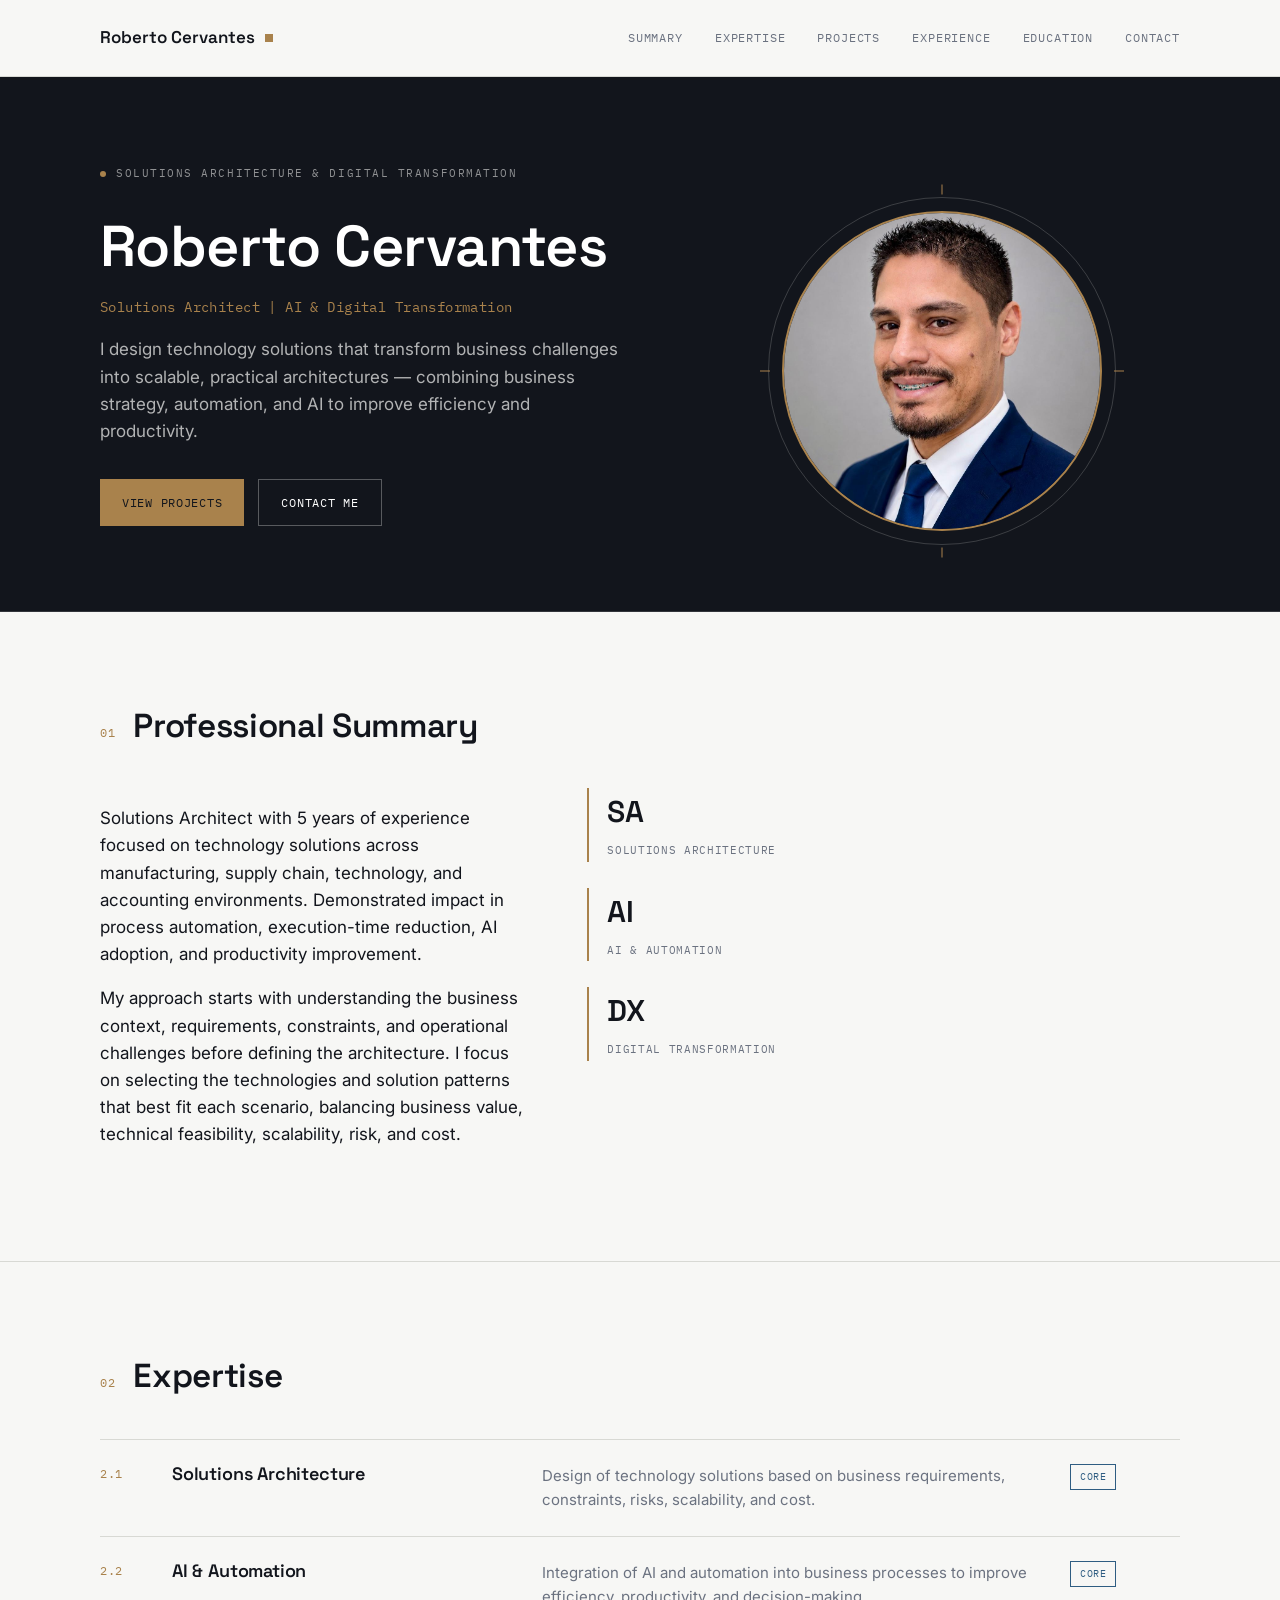
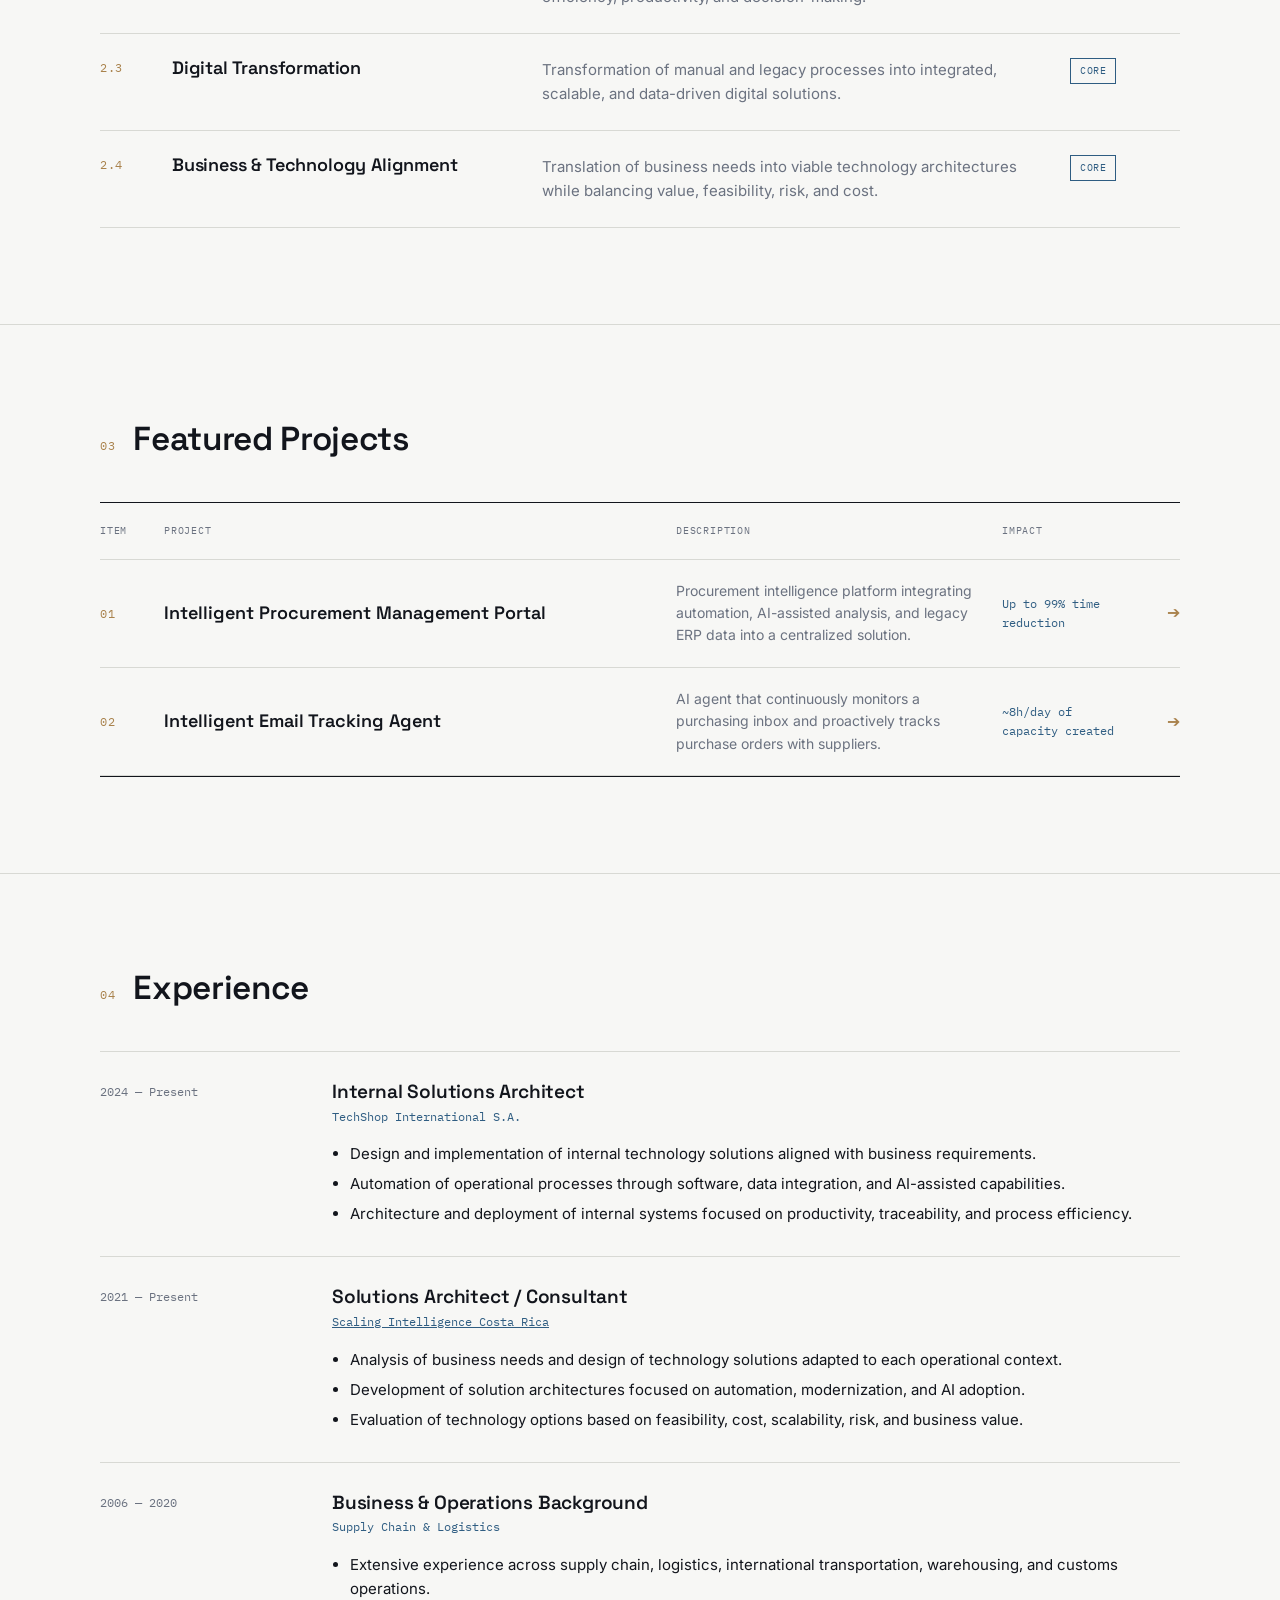
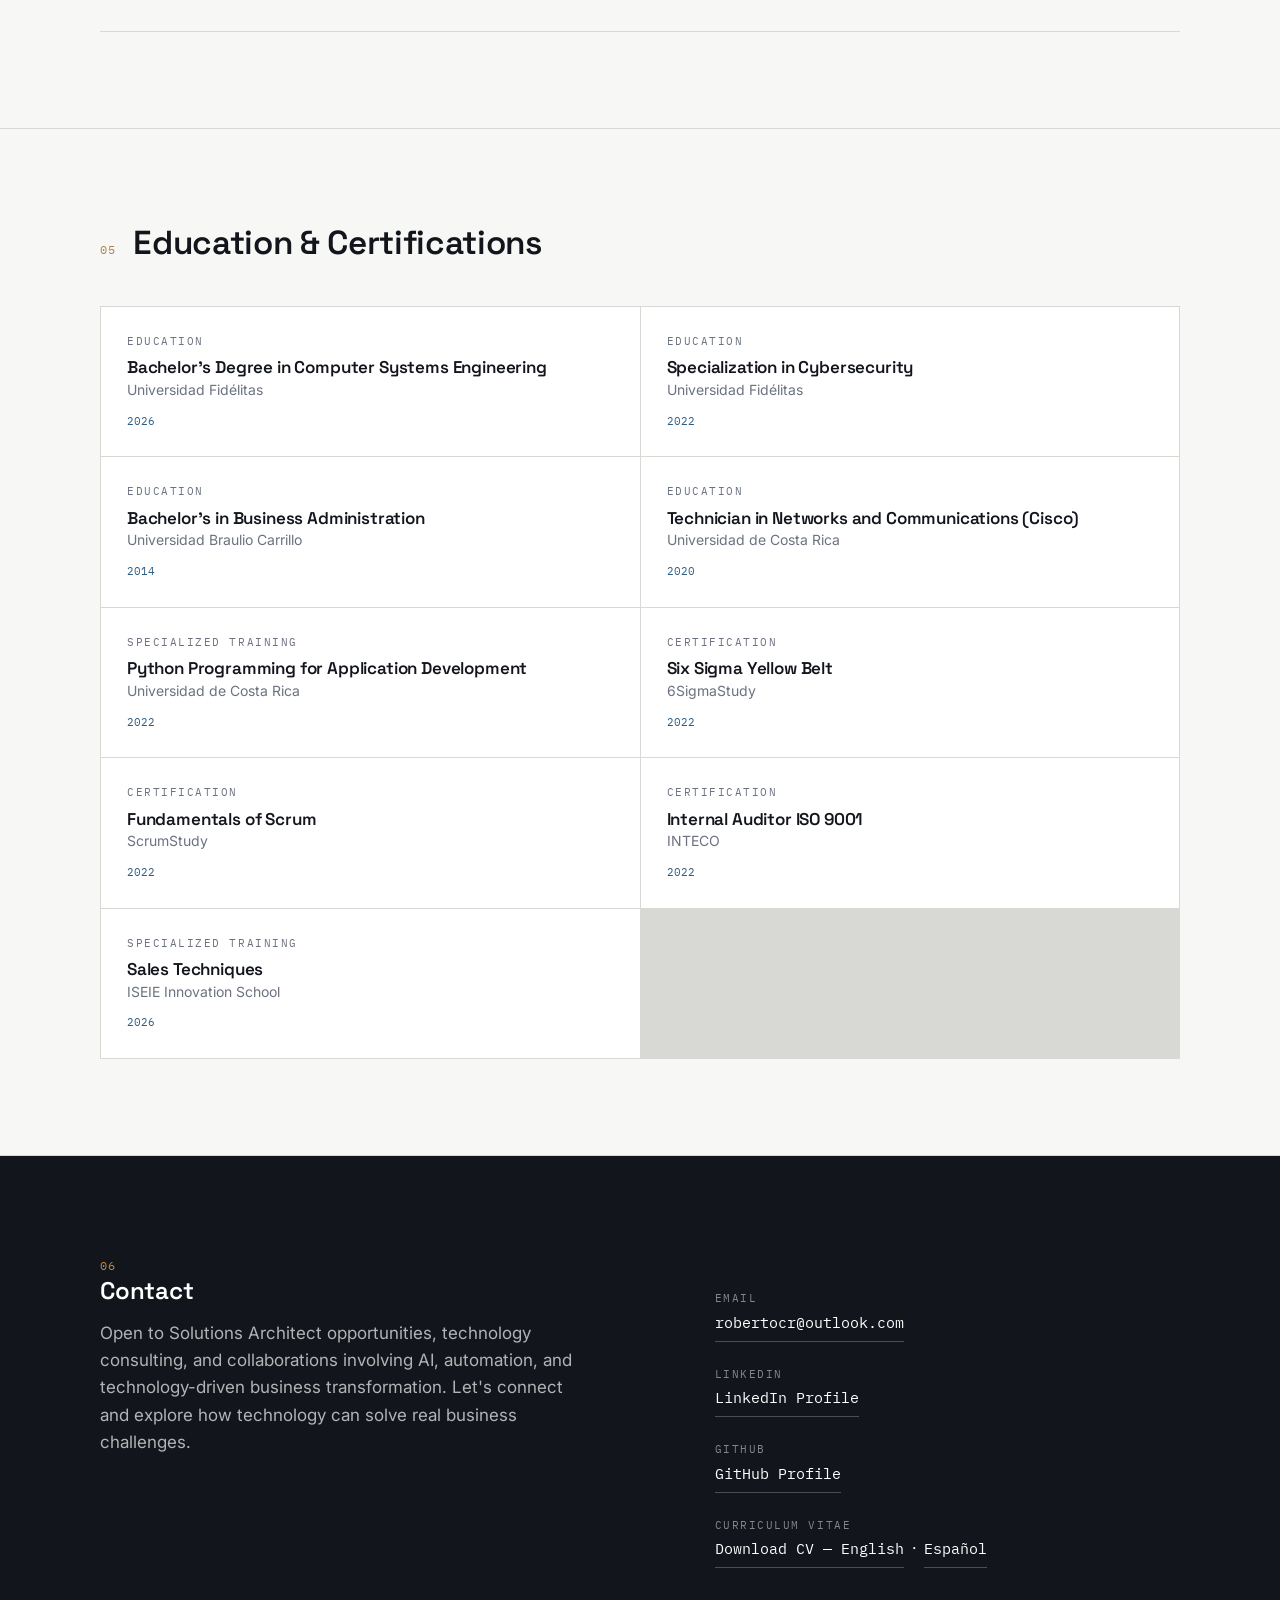
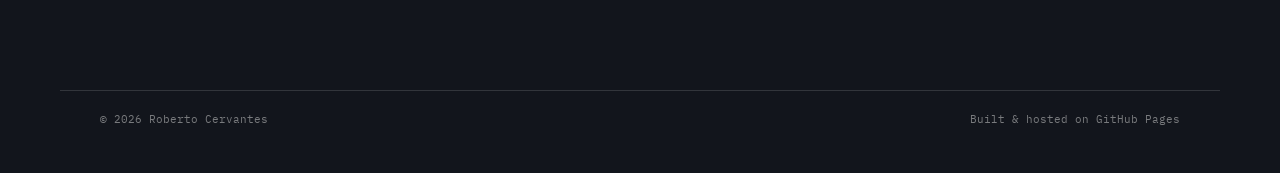
==== commit e5228305: "Add CV download links (EN/ES) to Contact section Co-Authored-By: Claude Sonnet 4.6 <noreply@anthropi" ====
--- a/index.html
+++ b/index.html
@@ -400,6 +400,13 @@
               GitHub Profile
             </a>
           </li>
+
+          <li>
+            <span class="field-label">Curriculum Vitae</span><br>
+            <a href="assets/cv-roberto-cervantes-en.pdf" download>Download CV — English</a>
+            &nbsp;·&nbsp;
+            <a href="assets/cv-roberto-cervantes-es.pdf" download>Español</a>
+          </li>
         </ul>
       </div>
     </div>
